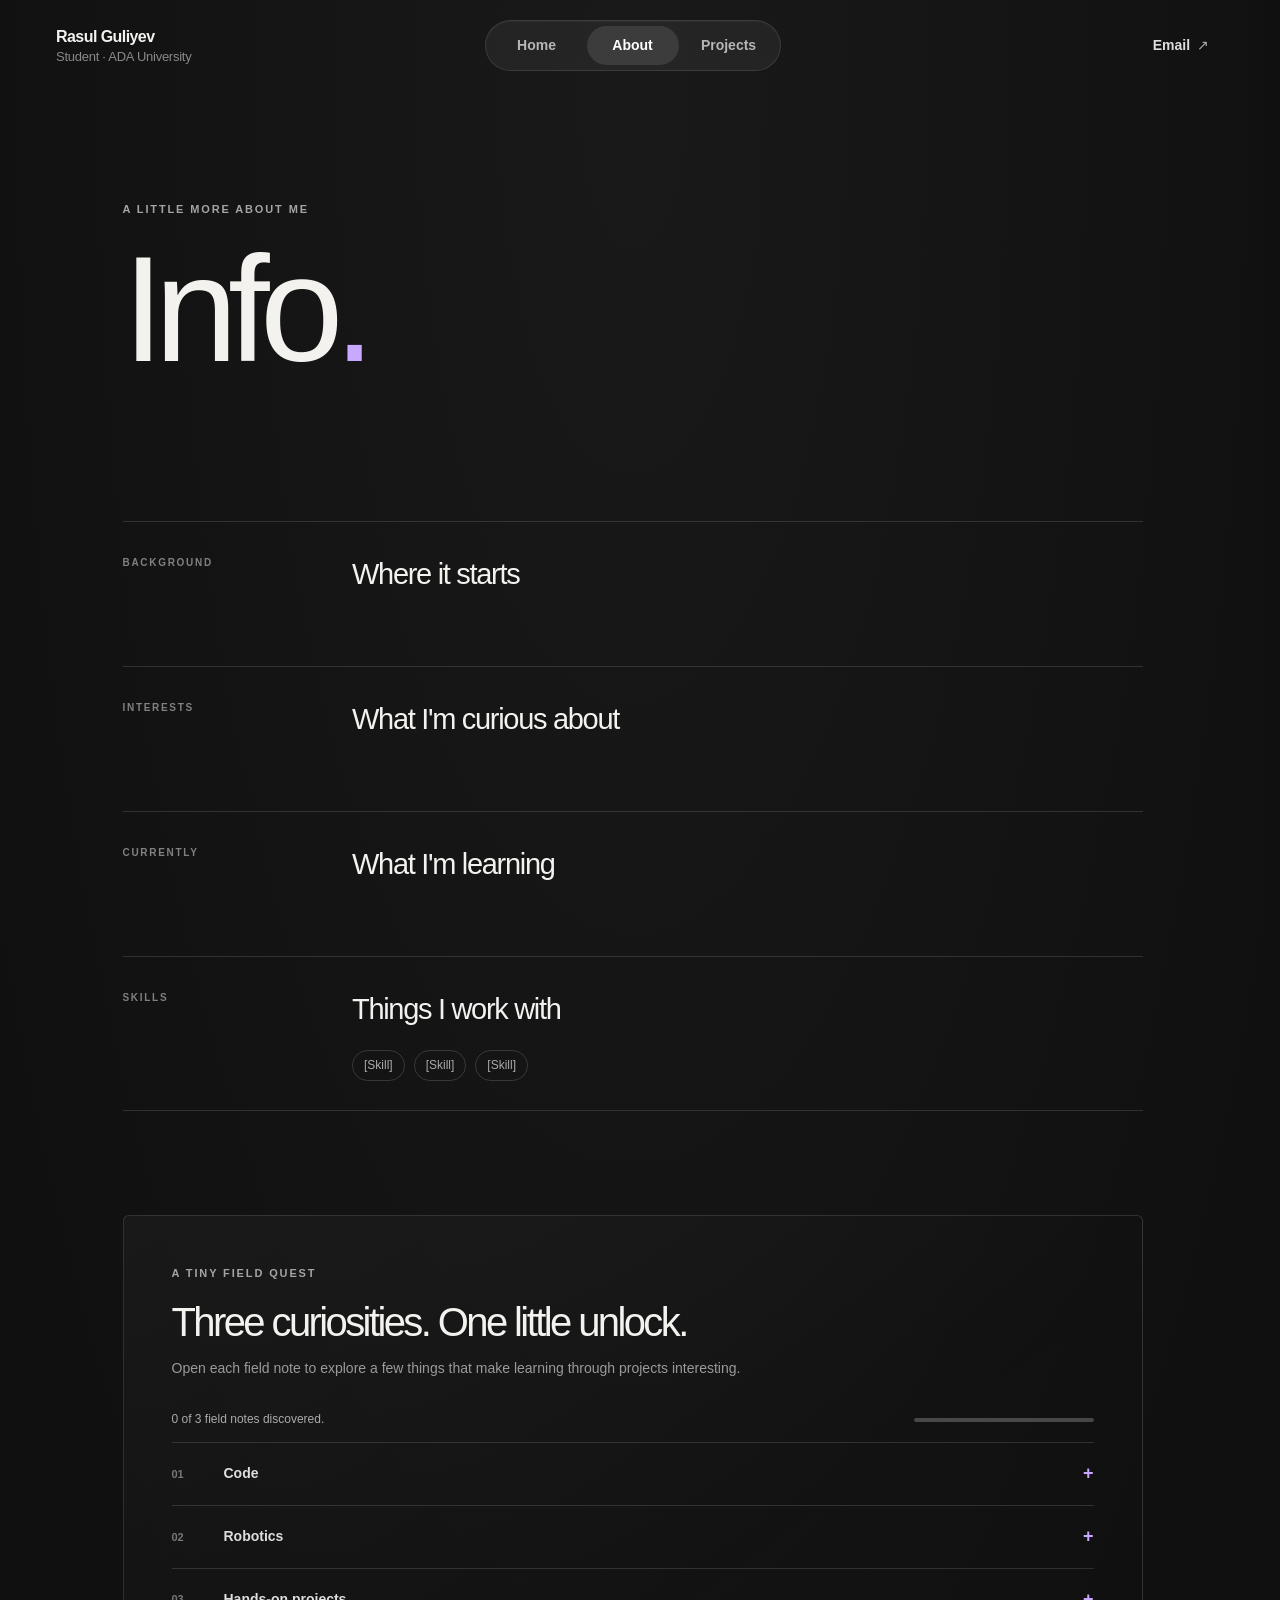
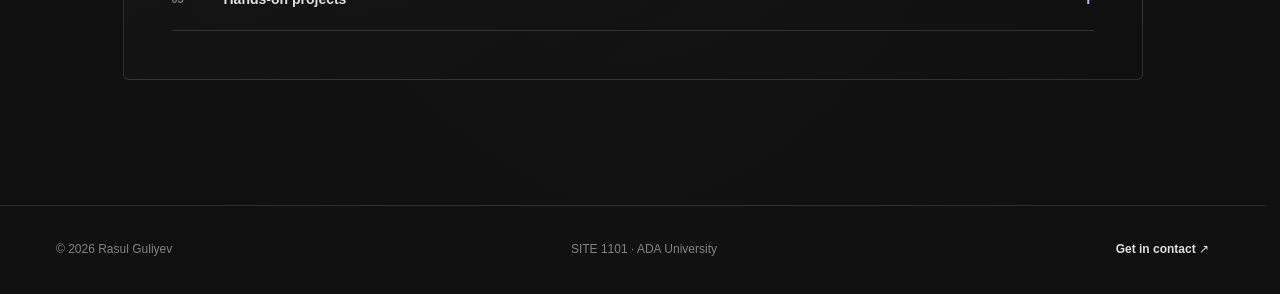
==== about.html @ 1887ef72 "first commit" ====
<!DOCTYPE html>
<html lang="en">
<head>
  <meta charset="UTF-8">
  <meta name="viewport" content="width=device-width, initial-scale=1.0">
  <title>About | Rasul Guliyev</title>
  <link rel="stylesheet" href="style.css">
  <script src="script.js" defer></script>
</head>
<body class="info-page">

  <header class="site-header">
    <a class="brand" href="index.html">
      <span class="brand-name">Rasul Guliyev</span>
      <span class="brand-role">Student · ADA University</span>
    </a>
    <nav class="site-nav" aria-label="Main navigation">
      <span class="nav-pill" aria-hidden="true"></span>
      <a class="nav-link" href="index.html#intro">Home</a>
      <a class="nav-link active" href="about.html#about-intro" aria-current="page">About</a>
      <a class="nav-link" href="projects.html#projects-intro">Projects</a>
    </nav>
    <div class="header-links">
      <a class="github-link" href="https://github.com/Raasull/rguliyev" aria-label="GitHub repository" target="_blank" rel="noopener noreferrer">
        <img src="images/github.png" alt="">
      </a>
      <a class="email-link" href="mailto:guliyevrasul77@gmail.com">Email <span aria-hidden="true">↗</span></a>
    </div>
  </header>

  <main class="page-shell info-shell">
    <section id="about-intro" class="page-heading" data-reveal>
      <p class="eyebrow">A little more about me</p>
      <h1>Info<span class="heading-period">.</span></h1>
      <p class="info-intro"><!-- Introduce yourself in your own words. Share your background, interests, and what you hope to learn. --></p>
    </section>

    <section class="info-layout">
      <div class="info-label">
        <p class="eyebrow">Background</p>
      </div>
      <article class="info-copy" id="background" data-reveal>
        <h2>Where it starts</h2>
        <p><!-- Share your education, qualifications, and experiences. --></p>
      </article>
      <div class="info-label">
        <p class="eyebrow">Interests</p>
      </div>
      <article class="info-copy" id="interests" data-reveal>
        <h2>What I'm curious about</h2>
        <p><!-- Describe activities and topics you enjoy, in or outside your courses. --></p>
      </article>
      <div class="info-label">
        <p class="eyebrow">Currently</p>
      </div>
      <article class="info-copy" id="learning-and-goals" data-reveal>
        <h2>What I'm learning</h2>
        <p><!-- Share what you're learning and what you'd like to explore next. --></p>
      </article>
      <div class="info-label">
        <p class="eyebrow">Skills</p>
      </div>
      <article class="info-copy" id="skills" data-reveal>
        <h2>Things I work with</h2>
        <ul class="skill-list">
          <li>[Skill]</li>
          <li>[Skill]</li>
          <li>[Skill]</li>
        </ul>
      </article>
    </section>

    <section class="curiosity-quest" data-quest data-reveal aria-labelledby="quest-title">
      <div class="quest-heading">
        <p class="eyebrow">A tiny field quest</p>
        <h2 id="quest-title">Three curiosities. One little unlock.</h2>
        <p>Open each field note to explore a few things that make learning through projects interesting.</p>
      </div>
      <div class="quest-progress">
        <p data-quest-status aria-live="polite">0 of 3 field notes discovered.</p>
        <progress data-quest-progress max="3" value="0" aria-label="Field notes discovered">0 of 3</progress>
      </div>
      <div class="quest-list">
        <details class="quest-item" data-quest-item>
          <summary><span class="quest-index">01</span><span>Code</span><span class="quest-toggle" aria-hidden="true"></span></summary>
          <p>Break a big question into small steps, then use code to test an idea and make it real.</p>
        </details>
        <details class="quest-item" data-quest-item>
          <summary><span class="quest-index">02</span><span>Robotics</span><span class="quest-toggle" aria-hidden="true"></span></summary>
          <p>Connect software with the physical world and learn from what happens when the two meet.</p>
        </details>
        <details class="quest-item" data-quest-item>
          <summary><span class="quest-index">03</span><span>Hands-on projects</span><span class="quest-toggle" aria-hidden="true"></span></summary>
          <p>Turn curiosity into something you can build, try, improve, and share.</p>
        </details>
      </div>
      <p class="quest-complete" data-quest-complete hidden>Curiosity explorer unlocked. Thanks for exploring.</p>
    </section>
  </main>

  <footer class="site-footer">
    <div class="footer-inner">
      <span>&copy; 2026 Rasul Guliyev</span>
      <span>SITE 1101 · ADA University</span>
      <a class="contact-link" href="mailto:guliyevrasul77@gmail.com">Get in contact ↗</a>
    </div>
  </footer>

</body>
</html>
---- style.css ----
:root {
  color-scheme: dark;
  --background: #101010;
  --surface: #151515;
  --surface-raised: #1b1b1b;
  --text: #f3f2ef;
  --muted: #898989;
  --line: rgba(255, 255, 255, 0.13);
  --accent: #c8a9ff;
  --page-width: 1440px;
}

* {
  box-sizing: border-box;
}

html {
  scroll-behavior: smooth;
  scroll-padding-top: 92px;
}

html,
body {
  scrollbar-gutter: stable;
}

html {
  overflow-x: hidden;
}

body {
  overflow-x: clip;
  min-width: 320px;
  margin: 0;
  background:
    radial-gradient(ellipse at 50% 5%, rgba(87, 87, 87, 0.13), transparent 46rem),
    var(--background);
  color: var(--text);
  font-family: Arial, Helvetica, sans-serif;
  font-size: 15px;
  line-height: 1.65;
  -webkit-font-smoothing: antialiased;
}

a,
button,
.nav-link {
  outline: none;
  -webkit-tap-highlight-color: transparent;
}

a {
  color: inherit;
}

.site-header {
  position: sticky;
  top: 0;
  z-index: 20;
  width: 100%;
  min-height: 92px;
  display: grid;
  grid-template-columns: 1fr auto 1fr;
  align-items: center;
  gap: 32px;
  padding-inline: max(56px, calc((100% - var(--page-width)) / 2));
  border-bottom: 1px solid transparent;
  background: transparent;
  backdrop-filter: blur(0);
  transition: background-color 240ms ease, border-color 240ms ease, box-shadow 240ms ease, backdrop-filter 240ms ease;
}

.site-header.is-scrolled {
  border-bottom-color: var(--line);
  background: rgba(16, 16, 16, 0.82);
  backdrop-filter: blur(16px);
  box-shadow: 0 8px 24px rgba(0, 0, 0, 0.12);
}

.brand {
  width: fit-content;
  display: grid;
  color: var(--text);
  line-height: 1.35;
  text-decoration: none;
}

.brand-name {
  font-size: 16px;
  font-weight: 650;
  letter-spacing: -0.035em;
}

.brand-role {
  color: var(--muted);
  font-size: 13px;
  letter-spacing: -0.02em;
}

.site-nav {
  position: relative;
  display: flex;
  align-items: center;
  gap: 4px;
  padding: 5px;
  border: 1px solid rgba(255, 255, 255, 0.1);
  border-radius: 999px;
  background: rgba(255, 255, 255, 0.055);
  box-shadow: inset 0 1px 0 rgba(255, 255, 255, 0.045);
}

.nav-pill {
  position: absolute;
  z-index: 1;
  top: 5px;
  left: 0;
  bottom: 5px;
  width: 0;
  border-radius: 999px;
  background: rgba(255, 255, 255, 0.1);
  opacity: 0;
  pointer-events: none;
  transform: translateX(0);
  transition: transform 0.3s ease, width 0.3s ease, opacity 0.2s ease;
}

.site-nav.is-ready .nav-pill {
  opacity: 1;
}

.site-nav .nav-link {
  position: relative;
  z-index: 2;
  min-width: 92px;
  padding: 8px 18px;
  border-radius: 999px;
  outline: none;
  background: transparent;
  color: #b6b6b6;
  font-size: 14px;
  font-weight: 600;
  text-align: center;
  text-decoration: none;
  transition: color 0.3s ease;
}

.site-nav .nav-link::after {
  position: absolute;
  right: 50%;
  bottom: 5px;
  left: 50%;
  height: 1px;
  background: var(--accent);
  content: "";
  opacity: 0;
  transform: translateX(-50%) scaleX(0);
  transform-origin: center;
  transition: opacity 180ms ease, transform 180ms ease;
}

.site-nav .nav-link:hover,
.site-nav .nav-link:focus,
.site-nav .nav-link.active,
.site-nav .nav-link[aria-current="page"] {
  color: #fff;
}

.site-nav .nav-link:hover::after,
.site-nav .nav-link:focus-visible::after,
.site-nav .nav-link.active::after,
.site-nav .nav-link[aria-current="page"]::after {
  opacity: 1;
  transform: translateX(-50%) scaleX(1);
}

.header-links {
  display: flex;
  align-items: center;
  justify-content: flex-end;
  gap: 16px;
}

.header-links a,
.footer-inner a {
  position: relative;
  color: #dedede;
  font-size: 14px;
  font-weight: 550;
  text-decoration: none;
  transition: color 0.3s ease;
}

.header-links a:hover,
.footer-inner a:hover {
  color: #fff;
}

.header-links .email-link::after,
.footer-inner .contact-link::after {
  position: absolute;
  right: 0;
  bottom: -3px;
  left: 0;
  height: 1px;
  background: currentColor;
  content: "";
  transform: scaleX(0);
  transform-origin: left;
  transition: transform 0.3s ease;
}

.header-links .email-link:hover::after,
.footer-inner .contact-link:hover::after {
  transform: scaleX(1);
}

.header-links a span {
  display: inline-block;
  margin-left: 3px;
  color: #aaa;
}

.header-links .github-link {
  width: 24px;
  height: 24px;
  flex: 0 0 24px;
  display: flex;
  align-items: center;
  justify-content: center;
  border: 0;
  border-radius: 0;
  outline: none;
  background: transparent;
  box-shadow: none;
  color: #dedede;
  padding: 0;
}

.github-link img {
  display: block;
  width: 24px;
  height: auto;
  object-fit: contain;
  filter: brightness(0) invert(1);
  opacity: 0.78;
  transition: opacity 0.3s ease;
}

.github-link:hover img {
  opacity: 1;
}

.page-shell {
  width: min(var(--page-width), calc(100% - 112px));
  margin: 0 auto;
}

.home-shell {
  padding-top: 72px;
}

.hero-window {
  position: relative;
  min-height: min(670px, calc(100vh - 190px));
  overflow: hidden;
  border: 1px solid rgba(255, 255, 255, 0.23);
  border-radius: 27px 27px 3px 3px;
  background:
    radial-gradient(ellipse at 57% 47%, rgba(80, 80, 80, 0.27), transparent 48%),
    linear-gradient(150deg, #1d1d1d, #101010 66%);
  box-shadow:
    0 0 0 7px rgba(255, 255, 255, 0.025),
    0 30px 100px rgba(0, 0, 0, 0.3),
    inset 0 1px 0 rgba(255, 255, 255, 0.08);
}

.window-bar {
  height: 50px;
  display: flex;
  align-items: center;
  gap: 10px;
  padding: 0 24px;
  border-bottom: 1px solid rgba(255, 255, 255, 0.2);
  background: linear-gradient(100deg, #454545, #282828 44%, #393939);
}

.window-dot {
  width: 10px;
  height: 10px;
  border-radius: 50%;
  box-shadow: 0 0 12px currentColor;
}

.dot-red {
  background: #fa625b;
  color: rgba(250, 98, 91, 0.4);
}

.dot-yellow {
  background: #f5c34e;
  color: rgba(245, 195, 78, 0.4);
}

.dot-green {
  background: #48c567;
  color: rgba(72, 197, 103, 0.4);
}

.window-mark {
  margin-left: auto;
  color: rgba(255, 255, 255, 0.47);
  font-size: 25px;
  font-weight: 200;
  line-height: 1;
}

.hero-content {
  min-height: 530px;
  display: flex;
  flex-direction: column;
  justify-content: center;
  padding: 64px clamp(36px, 7vw, 92px) 82px;
}

.eyebrow {
  margin: 0 0 18px;
  color: #a4a4a4;
  font-size: 11px;
  font-weight: 650;
  letter-spacing: 0.17em;
  text-transform: uppercase;
}

.hero-title-wrap {
  max-width: 1040px;
}

h1,
h2,
p {
  margin-top: 0;
}

h1,
h2 {
  letter-spacing: -0.065em;
}

.hero-content h1 {
  margin-bottom: 48px;
  font-size: clamp(58px, 9.4vw, 132px);
  font-weight: 500;
  line-height: 0.99;
}

.hero-content h1 span,
.muted-title {
  color: #8e8e8e;
}

.hero-summary {
  align-self: flex-end;
  margin: 0 5% 0 0;
  color: #e7e7e7;
  font-size: clamp(16px, 2vw, 23px);
  font-weight: 520;
  letter-spacing: -0.04em;
  line-height: 1.45;
}

.scroll-cue {
  position: absolute;
  bottom: 20px;
  left: 50%;
  color: #aaa;
  font-size: 29px;
  line-height: 1;
  text-decoration: none;
  transform: translateX(-50%);
  transition: color 160ms ease, transform 160ms ease;
}

.scroll-cue:hover {
  color: #fff;
  transform: translate(-50%, 3px);
}

.work-section {
  padding: 120px 0 112px;
}

.section-heading {
  display: flex;
  align-items: baseline;
  justify-content: space-between;
  gap: 20px;
  margin-bottom: 30px;
}

.section-heading .eyebrow {
  margin: 0;
}

.section-heading .eyebrow span {
  margin-left: 10px;
  color: #686868;
}

.text-link {
  color: #d7d7d7;
  font-size: 13px;
  text-decoration: none;
  transition: color 180ms ease, transform 180ms ease;
}

.text-link:hover {
  color: var(--accent);
  transform: translateY(-1px);
}

.work-list {
  display: grid;
  grid-template-columns: repeat(2, minmax(0, 1fr));
  gap: 40px 22px;
}

.work-card {
  min-width: 0;
  color: var(--text);
  text-decoration: none;
  transition: transform 240ms cubic-bezier(0.2, 0.7, 0.2, 1);
}

.work-card:hover,
.work-card:focus-visible {
  transform: translate3d(0, -4px, 0);
}

.work-image {
  min-height: 300px;
  display: grid;
  overflow: hidden;
  place-items: center;
  border: 1px solid rgba(255, 255, 255, 0.12);
  border-radius: 5px;
  transition: border-color 220ms ease;
}

.work-card:hover .work-image,
.work-card:focus-visible .work-image {
  border-color: rgba(255, 255, 255, 0.34);
}

.work-one .work-image {
  background:
    radial-gradient(ellipse at 50% 55%, rgba(198, 161, 255, 0.2), transparent 44%),
    linear-gradient(135deg, #28252f, #17171a 70%);
}

.work-two .work-image {
  background:
    radial-gradient(ellipse at 55% 40%, rgba(255, 182, 105, 0.18), transparent 40%),
    linear-gradient(135deg, #30251f, #191715 70%);
}

.work-three .work-image {
  background:
    radial-gradient(ellipse at 48% 55%, rgba(112, 201, 188, 0.18), transparent 43%),
    linear-gradient(135deg, #1e2c2a, #141817 70%);
}

.work-art {
  color: rgba(255, 255, 255, 0.84);
  font-weight: 700;
  transition: transform 300ms ease;
}

.work-card:hover .work-art,
.work-card:focus-visible .work-art {
  transform: scale(1.05);
}

.art-one {
  font-size: clamp(100px, 18vw, 225px);
  letter-spacing: -0.12em;
  line-height: 1;
}

.art-two {
  font-family: "Courier New", monospace;
  font-size: clamp(68px, 11vw, 136px);
  letter-spacing: -0.11em;
}

.art-three {
  font-family: Georgia, "Times New Roman", serif;
  font-size: clamp(110px, 19vw, 230px);
  font-style: italic;
}

.work-caption {
  display: flex;
  align-items: center;
  justify-content: space-between;
  gap: 16px;
  padding: 16px 2px 0;
}

.work-caption > span:first-child {
  display: grid;
  gap: 3px;
}

.work-caption strong {
  font-size: 15px;
  font-weight: 550;
  letter-spacing: -0.025em;
}

.work-caption small {
  color: var(--muted);
  font-size: 12px;
}

.work-arrow {
  color: #888;
  font-size: 19px;
  transition: color 160ms ease, transform 160ms ease;
}

.work-card:hover .work-arrow,
.work-card:focus-visible .work-arrow {
  color: #fff;
  transform: translate(2px, -2px);
}

.site-footer {
  border-top: 1px solid var(--line);
}

.footer-inner {
  width: min(var(--page-width), calc(100% - 112px));
  min-height: 88px;
  display: flex;
  align-items: center;
  justify-content: space-between;
  gap: 20px;
  margin: 0 auto;
  color: #828282;
  font-size: 12px;
}

.footer-inner a {
  font-size: 12px;
}

.projects-shell,
.info-shell {
  padding-top: clamp(80px, 12vh, 150px);
  padding-bottom: 125px;
}

.page-heading {
  max-width: 950px;
  margin-bottom: 88px;
}

.page-heading h1 {
  margin: 0 0 22px;
  font-size: clamp(64px, 10vw, 132px);
  font-weight: 500;
  line-height: 0.98;
}

.page-heading > p:last-child {
  max-width: 540px;
  margin: 0;
  color: #aaa;
  font-size: 17px;
}

.project-list {
  display: grid;
  gap: 0;
}

.project-row {
  display: grid;
  grid-template-columns: minmax(0, 1.1fr) minmax(280px, 0.9fr);
  align-items: center;
  gap: clamp(40px, 8vw, 120px);
  padding: 34px 0;
  border-top: 1px solid var(--line);
  scroll-margin-top: 30px;
}

.project-row:last-child {
  border-bottom: 1px solid var(--line);
}

.project-visual {
  position: relative;
  min-height: clamp(250px, 37vw, 430px);
  display: flex;
  align-items: center;
  justify-content: center;
  overflow: hidden;
  border: 1px solid rgba(255, 255, 255, 0.11);
  transition: transform 240ms ease, border-color 240ms ease, box-shadow 240ms ease;
}

.project-row:hover .project-visual {
  transform: translate3d(0, -3px, 0);
  border-color: rgba(255, 255, 255, 0.24);
  box-shadow: 0 16px 40px rgba(0, 0, 0, 0.18);
}

.visual-one {
  background:
    radial-gradient(ellipse at 50% 45%, rgba(180, 145, 255, 0.24), transparent 44%),
    linear-gradient(145deg, #29262f, #171719 70%);
}

.visual-two {
  background:
    radial-gradient(ellipse at 54% 40%, rgba(255, 170, 91, 0.2), transparent 43%),
    linear-gradient(145deg, #30251f, #171615 70%);
}

.visual-three {
  background:
    radial-gradient(ellipse at 52% 46%, rgba(108, 200, 185, 0.2), transparent 43%),
    linear-gradient(145deg, #1f2c29, #151817 70%);
}

.visual-label,
.visual-caption {
  position: absolute;
  left: 20px;
  color: rgba(255, 255, 255, 0.58);
  font-size: 10px;
  letter-spacing: 0.14em;
  text-transform: uppercase;
}

.visual-label {
  top: 18px;
}

.visual-caption {
  bottom: 16px;
  font-size: 9px;
  letter-spacing: 0.09em;
}

.visual-mark {
  color: rgba(255, 255, 255, 0.83);
  font-size: clamp(110px, 17vw, 220px);
  font-weight: 650;
  letter-spacing: -0.12em;
  line-height: 1;
}

.code-mark {
  font-family: "Courier New", monospace;
  font-size: clamp(72px, 11vw, 145px);
  letter-spacing: -0.12em;
}

.robot-mark {
  font-family: Georgia, "Times New Roman", serif;
  font-size: clamp(130px, 20vw, 245px);
  font-style: italic;
}

.project-copy .eyebrow {
  margin-bottom: 19px;
}

.project-copy h2 {
  margin: 0 0 17px;
  font-size: clamp(32px, 4vw, 52px);
  font-weight: 500;
  line-height: 1.08;
}

.project-copy > p:not(.eyebrow) {
  min-height: 48px;
  margin: 0;
  color: #a4a4a4;
  font-size: 15px;
}

.project-meta {
  display: inline-block;
  margin-top: 24px;
  color: #737373;
  font-size: 10px;
  font-weight: 600;
  letter-spacing: 0.12em;
}

.info-shell {
  max-width: 1020px;
}

.info-shell .page-heading {
  margin-bottom: 88px;
}

.info-shell .page-heading h1 {
  font-size: clamp(80px, 12vw, 150px);
}

.heading-period {
  color: var(--accent);
}

.info-shell .page-heading .info-intro {
  max-width: 600px;
  min-height: 28px;
  color: #aaa;
  font-size: 18px;
}

.info-layout {
  display: grid;
  grid-template-columns: minmax(130px, 0.45fr) minmax(0, 1.55fr);
  border-top: 1px solid var(--line);
}

.info-label,
.info-copy {
  padding: 29px 0;
  border-bottom: 1px solid var(--line);
}

.info-label .eyebrow {
  margin: 4px 0 0;
  color: #818181;
  font-size: 10px;
}

.info-copy h2 {
  margin: 0 0 12px;
  font-size: clamp(21px, 3vw, 29px);
  font-weight: 500;
  letter-spacing: -0.045em;
}

.info-copy > p {
  min-height: 26px;
  margin: 0;
  color: #9a9a9a;
  font-size: 14px;
}

.skill-list {
  display: flex;
  flex-wrap: wrap;
  gap: 9px;
  margin: 16px 0 0;
  padding: 0;
  list-style: none;
}

.skill-list li {
  padding: 5px 11px;
  border: 1px solid rgba(255, 255, 255, 0.15);
  border-radius: 999px;
  color: #aaa;
  font-size: 12px;
}

.curiosity-quest {
  margin-top: 104px;
  padding: clamp(24px, 5vw, 48px);
  border: 1px solid var(--line);
  border-radius: 6px;
  background: linear-gradient(145deg, rgba(255, 255, 255, 0.035), transparent 70%);
}

.quest-heading {
  max-width: 590px;
}

.quest-heading h2 {
  margin: 0 0 12px;
  font-size: clamp(27px, 4vw, 40px);
  font-weight: 500;
  line-height: 1.12;
}

.quest-heading > p:last-child {
  margin: 0;
  color: #9a9a9a;
  font-size: 14px;
}

.quest-progress {
  display: grid;
  grid-template-columns: 1fr minmax(100px, 180px);
  align-items: center;
  gap: 20px;
  margin: 30px 0 12px;
}

.quest-progress p {
  margin: 0;
  color: #aaa;
  font-size: 12px;
}

.quest-progress progress {
  width: 100%;
  height: 4px;
  overflow: hidden;
  border: 0;
  border-radius: 999px;
  background: rgba(255, 255, 255, 0.12);
  accent-color: var(--accent);
}

.quest-progress progress::-webkit-progress-bar {
  border-radius: 999px;
  background: rgba(255, 255, 255, 0.12);
}

.quest-progress progress::-webkit-progress-value {
  border-radius: 999px;
  background: var(--accent);
  transition: width 240ms ease;
}

.quest-progress progress::-moz-progress-bar {
  border-radius: 999px;
  background: var(--accent);
}

.quest-item {
  border-top: 1px solid var(--line);
}

.quest-item:last-child {
  border-bottom: 1px solid var(--line);
}

.quest-item summary {
  display: grid;
  grid-template-columns: 42px 1fr 24px;
  align-items: center;
  gap: 10px;
  padding: 16px 0;
  color: #dedede;
  cursor: pointer;
  font-size: 14px;
  font-weight: 550;
  list-style: none;
  transition: color 180ms ease, transform 180ms ease;
}

.quest-item summary:hover {
  color: #fff;
  transform: translate3d(2px, 0, 0);
}

.quest-item summary::-webkit-details-marker {
  display: none;
}

.quest-item summary:focus-visible {
  outline: 2px solid var(--accent);
  outline-offset: 4px;
}

.quest-index {
  color: #777;
  font-size: 11px;
  font-variant-numeric: tabular-nums;
}

.quest-toggle {
  color: var(--accent);
  font-size: 18px;
  text-align: right;
}

.quest-toggle::before {
  content: "+";
}

.quest-item[open] .quest-toggle::before {
  content: "−";
}

.quest-item > p {
  max-width: 560px;
  margin: -3px 42px 17px;
  color: #999;
  font-size: 13px;
}

.quest-complete {
  margin: 18px 0 0;
  color: var(--accent);
  font-size: 13px;
}

[data-reveal] {
  opacity: 1;
  transform: none;
}

.reveal-ready [data-reveal]:not(.is-visible) {
  opacity: 0;
  transform: translateY(-20px);
}

.reveal-ready [data-reveal] {
  transition:
    opacity 0.8s cubic-bezier(0.25, 0.46, 0.45, 0.94) var(--reveal-delay, 0ms),
    transform 0.8s cubic-bezier(0.25, 0.46, 0.45, 0.94) var(--reveal-delay, 0ms);
}

.reveal-ready [data-reveal].is-visible {
  opacity: 1;
  transform: translateY(0);
}

@media (min-width: 1600px) {
  .hero-content h1 {
    font-size: 138px;
  }
}

@media (max-width: 760px) {
  html {
    scroll-padding-top: 130px;
  }

  .page-shell,
  .footer-inner {
    width: calc(100% - 48px);
  }

  .site-header {
    grid-template-columns: 1fr auto;
    gap: 18px;
    padding: 18px 24px;
  }

  .site-nav {
    grid-column: 2;
    grid-row: 1;
  }

  .header-links {
    grid-column: 1 / -1;
    justify-content: flex-start;
    gap: 20px;
  }

  .home-shell {
    padding-top: 34px;
  }

  .hero-window {
    min-height: 570px;
  }

  .hero-content {
    min-height: 510px;
    padding: 48px 36px 68px;
  }

  .hero-content h1 {
    font-size: clamp(58px, 11vw, 86px);
  }

  .work-section {
    padding: 90px 0 80px;
  }

  .work-list {
    gap: 30px 16px;
  }

  .work-image {
    min-height: 230px;
  }

  .project-row {
    grid-template-columns: minmax(0, 1fr) minmax(220px, 0.85fr);
    gap: 32px;
  }

  .project-visual {
    min-height: 260px;
  }
}

@media (max-width: 540px) {
  html {
    scroll-padding-top: 180px;
  }

  .page-shell,
  .footer-inner {
    width: calc(100% - 36px);
  }

  .site-header {
    grid-template-columns: 1fr;
    gap: 15px;
    padding: 18px;
  }

  .brand {
    grid-row: 1;
  }

  .site-nav {
    grid-column: 1;
    grid-row: 2;
    justify-self: start;
  }

  .header-links {
    grid-column: 1;
    grid-row: 3;
    font-size: 13px;
  }

  .site-nav .nav-link {
    min-width: 76px;
    padding: 7px 12px;
  }

  .home-shell {
    padding-top: 28px;
  }

  .hero-window {
    min-height: 510px;
    border-radius: 19px 19px 3px 3px;
  }

  .window-bar {
    height: 42px;
    gap: 8px;
    padding: 0 16px;
  }

  .window-dot {
    width: 8px;
    height: 8px;
  }

  .hero-content {
    min-height: 450px;
    padding: 42px 22px 65px;
  }

  .hero-content h1 {
    margin-bottom: 40px;
    font-size: clamp(52px, 13vw, 70px);
  }

  .hero-summary {
    align-self: flex-start;
    margin: 0;
    font-size: 16px;
  }

  .work-section {
    padding: 76px 0 64px;
  }

  .section-heading {
    align-items: flex-start;
    flex-direction: column;
    gap: 11px;
  }

  .work-list {
    grid-template-columns: 1fr;
    gap: 27px;
  }

  .work-image {
    min-height: 255px;
  }

  .art-one {
    font-size: 190px;
  }

  .art-two {
    font-size: 112px;
  }

  .art-three {
    font-size: 195px;
  }

  .footer-inner {
    align-items: flex-start;
    flex-direction: column;
    justify-content: center;
    gap: 6px;
    padding: 22px 0;
  }

  .projects-shell,
  .info-shell {
    padding-top: 72px;
    padding-bottom: 76px;
  }

  .page-heading {
    margin-bottom: 58px;
  }

  .page-heading h1 {
    font-size: clamp(54px, 14vw, 76px);
  }

  .page-heading > p:last-child {
    font-size: 15px;
  }

  .project-row {
    grid-template-columns: 1fr;
    gap: 24px;
    padding: 25px 0;
  }

  .project-visual {
    min-height: 280px;
  }

  .visual-mark {
    font-size: 170px;
  }

  .code-mark {
    font-size: 105px;
  }

  .robot-mark {
    font-size: 190px;
  }

  .project-copy h2 {
    font-size: 38px;
  }

  .project-meta {
    margin-top: 18px;
  }

  .info-shell .page-heading {
    margin-bottom: 58px;
  }

  .info-shell .page-heading h1 {
    font-size: 88px;
  }

  .info-shell .page-heading .info-intro {
    font-size: 15px;
  }

  .info-layout {
    grid-template-columns: 1fr;
  }

  .info-label {
    padding: 25px 0 0;
    border-bottom: 0;
  }

  .info-copy {
    padding: 9px 0 26px;
  }

  .curiosity-quest {
    margin-top: 72px;
    padding: 24px 20px;
  }

  .quest-progress {
    grid-template-columns: 1fr;
    gap: 9px;
    margin-top: 24px;
  }

  .quest-item summary {
    grid-template-columns: 34px 1fr 20px;
  }

  .quest-item > p {
    margin-left: 34px;
  }
}

@media (prefers-reduced-motion: reduce) {
  html {
    scroll-behavior: auto;
  }

  *,
  *::before,
  *::after {
    transition-duration: 0.01ms !important;
  }
}
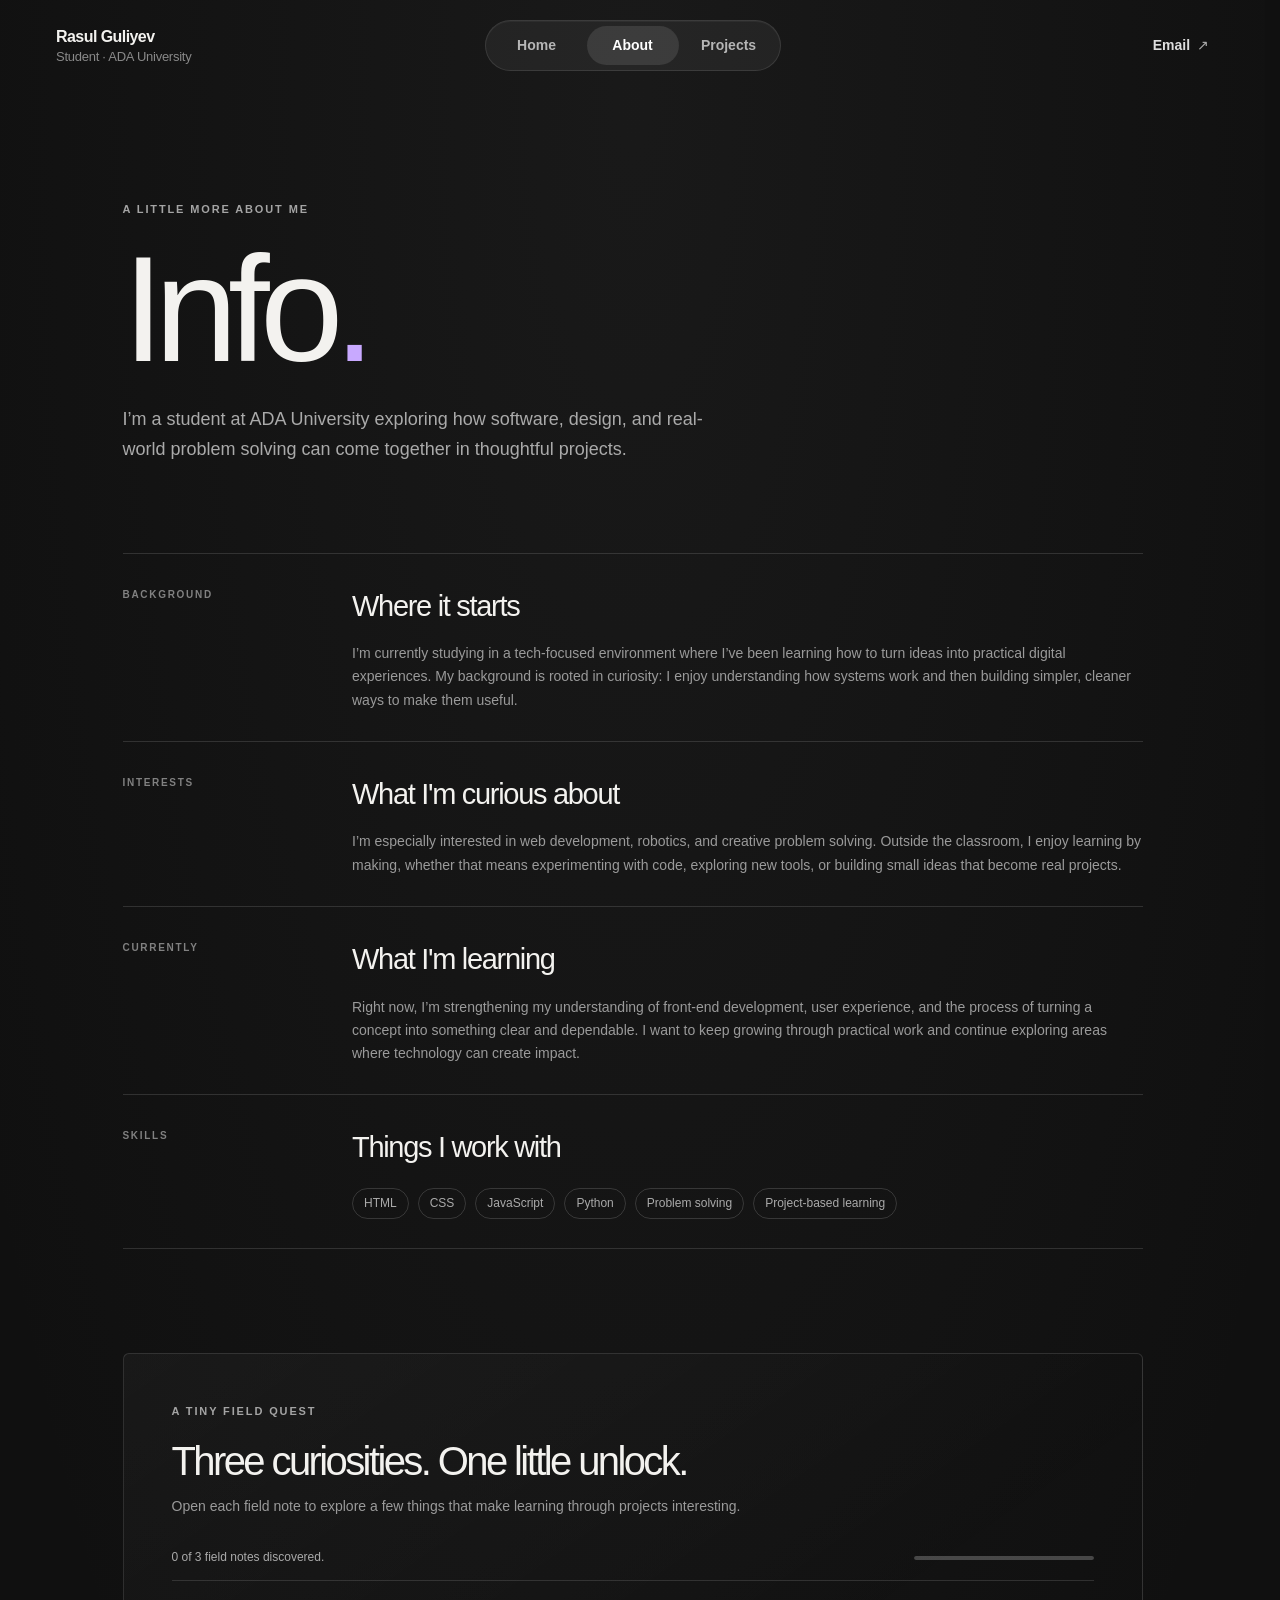
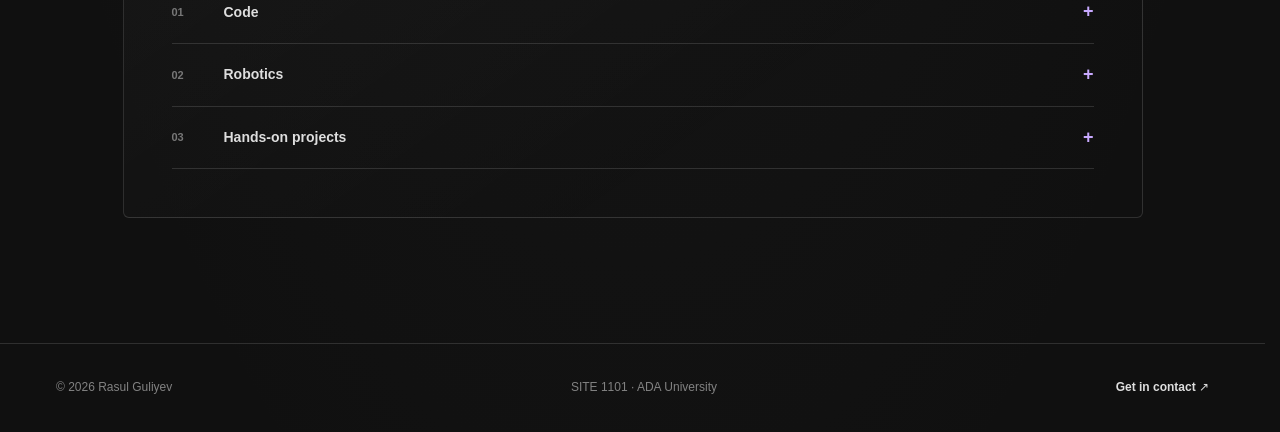
==== commit 4d95475e: "test" ====
--- a/about.html
+++ b/about.html
@@ -32,7 +32,7 @@
     <section id="about-intro" class="page-heading" data-reveal>
       <p class="eyebrow">A little more about me</p>
       <h1>Info<span class="heading-period">.</span></h1>
-      <p class="info-intro"><!-- Introduce yourself in your own words. Share your background, interests, and what you hope to learn. --></p>
+      <p class="info-intro">I’m a student at ADA University exploring how software, design, and real-world problem solving can come together in thoughtful projects.</p>
     </section>
 
     <section class="info-layout">
@@ -41,21 +41,21 @@
       </div>
       <article class="info-copy" id="background" data-reveal>
         <h2>Where it starts</h2>
-        <p><!-- Share your education, qualifications, and experiences. --></p>
+        <p>I’m currently studying in a tech-focused environment where I’ve been learning how to turn ideas into practical digital experiences. My background is rooted in curiosity: I enjoy understanding how systems work and then building simpler, cleaner ways to make them useful.</p>
       </article>
       <div class="info-label">
         <p class="eyebrow">Interests</p>
       </div>
       <article class="info-copy" id="interests" data-reveal>
         <h2>What I'm curious about</h2>
-        <p><!-- Describe activities and topics you enjoy, in or outside your courses. --></p>
+        <p>I’m especially interested in web development, robotics, and creative problem solving. Outside the classroom, I enjoy learning by making, whether that means experimenting with code, exploring new tools, or building small ideas that become real projects.</p>
       </article>
       <div class="info-label">
         <p class="eyebrow">Currently</p>
       </div>
       <article class="info-copy" id="learning-and-goals" data-reveal>
         <h2>What I'm learning</h2>
-        <p><!-- Share what you're learning and what you'd like to explore next. --></p>
+        <p>Right now, I’m strengthening my understanding of front-end development, user experience, and the process of turning a concept into something clear and dependable. I want to keep growing through practical work and continue exploring areas where technology can create impact.</p>
       </article>
       <div class="info-label">
         <p class="eyebrow">Skills</p>
@@ -63,9 +63,12 @@
       <article class="info-copy" id="skills" data-reveal>
         <h2>Things I work with</h2>
         <ul class="skill-list">
-          <li>[Skill]</li>
-          <li>[Skill]</li>
-          <li>[Skill]</li>
+          <li>HTML</li>
+          <li>CSS</li>
+          <li>JavaScript</li>
+          <li>Python</li>
+          <li>Problem solving</li>
+          <li>Project-based learning</li>
         </ul>
       </article>
     </section>
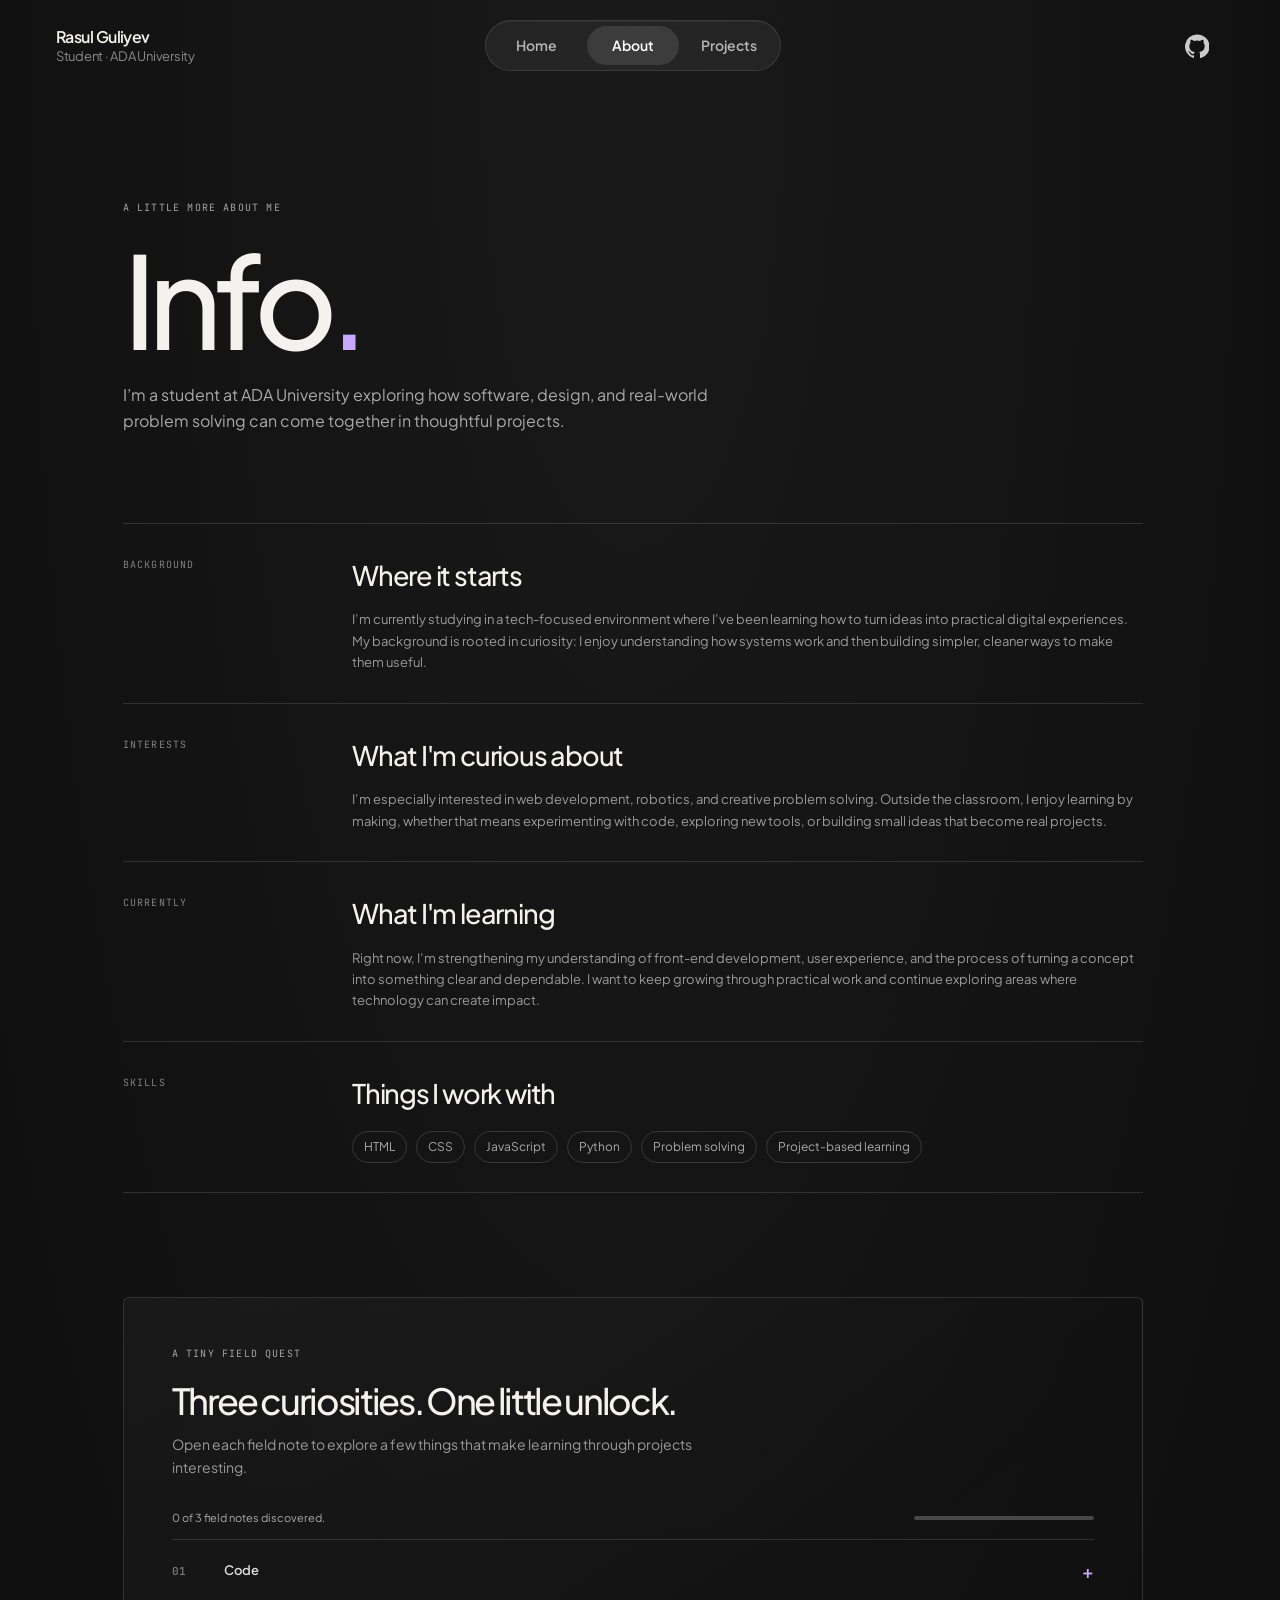
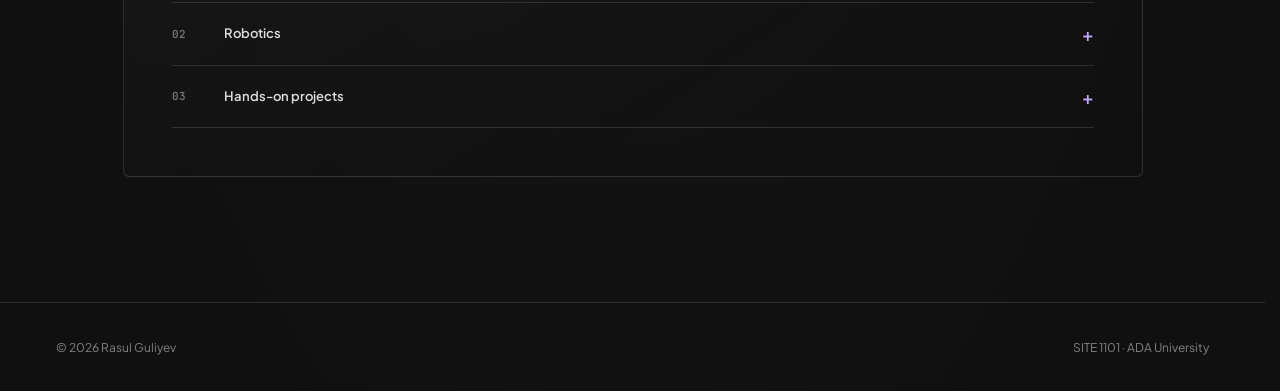
==== commit 4b95c592: "made sopme changes in style, fonts and etc." ====
--- a/about.html
+++ b/about.html
@@ -4,8 +4,11 @@
   <meta charset="UTF-8">
   <meta name="viewport" content="width=device-width, initial-scale=1.0">
   <title>About | Rasul Guliyev</title>
-  <link rel="stylesheet" href="style.css">
-  <script src="script.js" defer></script>
+  <link rel="preconnect" href="https://fonts.googleapis.com">
+  <link rel="preconnect" href="https://fonts.gstatic.com" crossorigin>
+  <link href="https://fonts.googleapis.com/css2?family=JetBrains+Mono:wght@400;500&family=Plus+Jakarta+Sans:wght@400;500;600;700&display=swap" rel="stylesheet">
+  <link rel="stylesheet" href="css/style.css">
+  <script src="js/script.js" defer></script>
 </head>
 <body class="info-page">
 
@@ -22,9 +25,8 @@
     </nav>
     <div class="header-links">
       <a class="github-link" href="https://github.com/Raasull/rguliyev" aria-label="GitHub repository" target="_blank" rel="noopener noreferrer">
-        <img src="images/github.png" alt="">
+        <img src="assets/images/github.svg" alt="">
       </a>
-      <a class="email-link" href="mailto:guliyevrasul77@gmail.com">Email <span aria-hidden="true">↗</span></a>
     </div>
   </header>
 
@@ -105,7 +107,6 @@
     <div class="footer-inner">
       <span>&copy; 2026 Rasul Guliyev</span>
       <span>SITE 1101 · ADA University</span>
-      <a class="contact-link" href="mailto:guliyevrasul77@gmail.com">Get in contact ↗</a>
     </div>
   </footer>
 
--- a/css/style.css
+++ b/css/style.css
@@ -0,0 +1,1404 @@
+:root {
+  color-scheme: dark;
+  --background: #101010;
+  --surface: #151515;
+  --surface-raised: #1b1b1b;
+  --text: #f3f2ef;
+  --muted: #898989;
+  --line: rgba(255, 255, 255, 0.13);
+  --accent: #c8a9ff;
+  --page-width: 1440px;
+}
+
+* {
+  box-sizing: border-box;
+}
+
+html {
+  scroll-behavior: smooth;
+  scroll-padding-top: 92px;
+}
+
+html,
+body {
+  scrollbar-gutter: stable;
+}
+
+html {
+  overflow-x: hidden;
+}
+
+body {
+  overflow-x: clip;
+  min-width: 320px;
+  margin: 0;
+  background:
+    radial-gradient(ellipse at 50% 5%, rgba(87, 87, 87, 0.13), transparent 46rem),
+    var(--background);
+  color: var(--text);
+  font-family: "Plus Jakarta Sans", sans-serif;
+  font-size: 14px;
+  line-height: 1.65;
+  -webkit-font-smoothing: antialiased;
+}
+
+a,
+button,
+.nav-link {
+  outline: none;
+  -webkit-tap-highlight-color: transparent;
+}
+
+a {
+  color: inherit;
+}
+
+.site-header {
+  position: sticky;
+  top: 0;
+  z-index: 20;
+  width: 100%;
+  min-height: 92px;
+  display: grid;
+  grid-template-columns: 1fr auto 1fr;
+  align-items: center;
+  gap: 32px;
+  padding-inline: max(56px, calc((100% - var(--page-width)) / 2));
+  border-bottom: 1px solid transparent;
+  background: transparent;
+  backdrop-filter: blur(0);
+  transition: background-color 240ms ease, border-color 240ms ease, box-shadow 240ms ease, backdrop-filter 240ms ease;
+}
+
+.site-header.is-scrolled {
+  border-bottom-color: var(--line);
+  background: rgba(16, 16, 16, 0.82);
+  backdrop-filter: blur(16px);
+  box-shadow: 0 8px 24px rgba(0, 0, 0, 0.12);
+}
+
+.brand {
+  width: fit-content;
+  display: grid;
+  color: var(--text);
+  line-height: 1.35;
+  text-decoration: none;
+}
+
+.brand-name {
+  font-size: 16px;
+  font-weight: 600;
+  letter-spacing: -0.035em;
+}
+
+.brand-role {
+  color: var(--muted);
+  font-size: 13px;
+  letter-spacing: -0.02em;
+}
+
+.site-nav {
+  position: relative;
+  display: flex;
+  align-items: center;
+  gap: 4px;
+  padding: 5px;
+  border: 1px solid rgba(255, 255, 255, 0.1);
+  border-radius: 999px;
+  background: rgba(255, 255, 255, 0.055);
+  box-shadow: inset 0 1px 0 rgba(255, 255, 255, 0.045);
+}
+
+.nav-pill {
+  position: absolute;
+  z-index: 1;
+  top: 5px;
+  left: 0;
+  bottom: 5px;
+  width: 0;
+  border-radius: 999px;
+  background: rgba(255, 255, 255, 0.1);
+  opacity: 0;
+  pointer-events: none;
+  transform: translateX(0);
+  transition: transform 0.3s ease, width 0.3s ease, opacity 0.2s ease;
+}
+
+.site-nav.is-ready .nav-pill {
+  opacity: 1;
+}
+
+.site-nav .nav-link {
+  position: relative;
+  z-index: 2;
+  min-width: 92px;
+  padding: 8px 18px;
+  border-radius: 999px;
+  outline: none;
+  background: transparent;
+  color: #b6b6b6;
+  font-size: 14px;
+  font-weight: 600;
+  text-align: center;
+  text-decoration: none;
+  transition: color 0.3s ease;
+}
+
+.site-nav .nav-link::after {
+  position: absolute;
+  right: 50%;
+  bottom: 5px;
+  left: 50%;
+  height: 1px;
+  background: var(--accent);
+  content: "";
+  opacity: 0;
+  transform: translateX(-50%) scaleX(0);
+  transform-origin: center;
+  transition: opacity 180ms ease, transform 180ms ease;
+}
+
+.site-nav .nav-link:hover,
+.site-nav .nav-link:focus,
+.site-nav .nav-link.active,
+.site-nav .nav-link[aria-current="page"] {
+  color: #fff;
+}
+
+.site-nav .nav-link:hover::after,
+.site-nav .nav-link:focus-visible::after,
+.site-nav .nav-link.active::after,
+.site-nav .nav-link[aria-current="page"]::after {
+  opacity: 1;
+  transform: translateX(-50%) scaleX(1);
+}
+
+.header-links {
+  display: flex;
+  align-items: center;
+  justify-content: flex-end;
+  gap: 16px;
+}
+
+.header-links a {
+  position: relative;
+  color: #dedede;
+  font-size: 14px;
+  font-weight: 500;
+  text-decoration: none;
+  transition: color 0.3s ease;
+}
+
+.header-links a:hover {
+  color: #fff;
+}
+
+.header-links .github-link {
+  width: 24px;
+  height: 24px;
+  flex: 0 0 24px;
+  display: flex;
+  align-items: center;
+  justify-content: center;
+  border: 0;
+  border-radius: 0;
+  outline: none;
+  background: transparent;
+  box-shadow: none;
+  color: #dedede;
+  padding: 0;
+}
+
+.github-link img {
+  display: block;
+  width: 24px;
+  height: 24px;
+  opacity: 0.78;
+  transition: opacity 0.3s ease;
+}
+
+.github-link:hover img {
+  opacity: 1;
+}
+
+.page-shell {
+  width: min(var(--page-width), calc(100% - 112px));
+  margin: 0 auto;
+}
+
+.home-shell {
+  padding-top: 24px;
+}
+
+.hero-window {
+  position: relative;
+  min-height: min(78vh, 760px);
+  overflow: hidden;
+  border: 1px solid rgba(255, 255, 255, 0.23);
+  border-radius: 27px 27px 3px 3px;
+  background:
+    radial-gradient(ellipse at 57% 47%, rgba(80, 80, 80, 0.27), transparent 48%),
+    linear-gradient(150deg, #1d1d1d, #101010 66%);
+  box-shadow:
+    0 0 0 7px rgba(255, 255, 255, 0.025),
+    0 30px 100px rgba(0, 0, 0, 0.3),
+    inset 0 1px 0 rgba(255, 255, 255, 0.08);
+}
+
+.window-bar {
+  height: 50px;
+  display: flex;
+  align-items: center;
+  gap: 10px;
+  padding: 0 24px;
+  border-bottom: 1px solid rgba(255, 255, 255, 0.2);
+  background: linear-gradient(100deg, #454545, #282828 44%, #393939);
+}
+
+.window-dot {
+  width: 10px;
+  height: 10px;
+  border-radius: 50%;
+  box-shadow: 0 0 12px currentColor;
+}
+
+.dot-red {
+  background: #fa625b;
+  color: rgba(250, 98, 91, 0.4);
+}
+
+.dot-yellow {
+  background: #f5c34e;
+  color: rgba(245, 195, 78, 0.4);
+}
+
+.dot-green {
+  background: #48c567;
+  color: rgba(72, 197, 103, 0.4);
+}
+
+.window-mark {
+  margin-left: auto;
+  color: rgba(255, 255, 255, 0.47);
+  font-size: 25px;
+  font-weight: 400;
+  line-height: 1;
+}
+
+.hero-content {
+  min-height: clamp(450px, calc(78vh - 50px), 700px);
+  display: grid;
+  grid-template-columns: minmax(0, 1.2fr) minmax(220px, 0.8fr);
+  align-items: center;
+  gap: clamp(36px, 7vw, 100px);
+  padding: 40px clamp(36px, 7vw, 92px) 56px;
+}
+
+.hero-copy {
+  max-width: 700px;
+}
+
+.eyebrow {
+  margin: 0 0 18px;
+  color: #a4a4a4;
+  font-family: "JetBrains Mono", monospace;
+  font-size: 10px;
+  font-weight: 400;
+  letter-spacing: 0.12em;
+  text-transform: uppercase;
+}
+
+.hero-title-wrap {
+  max-width: 1040px;
+}
+
+h1,
+h2,
+p {
+  margin-top: 0;
+}
+
+h1,
+h2 {
+  letter-spacing: -0.065em;
+}
+
+.hero-content h1 {
+  margin-bottom: 40px;
+  font-size: clamp(52px, 7.8vw, 108px);
+  font-weight: 500;
+  line-height: 0.99;
+}
+
+.hero-content h1 span,
+.muted-title {
+  color: #8e8e8e;
+}
+
+.hero-summary {
+  max-width: 460px;
+  margin: 30px 0 0;
+  color: #e7e7e7;
+  font-size: clamp(15px, 1.5vw, 18px);
+  font-weight: 500;
+  letter-spacing: -0.04em;
+  line-height: 1.45;
+}
+
+.profile-frame {
+  position: relative;
+  justify-self: end;
+  width: min(100%, 360px);
+  aspect-ratio: 4 / 5;
+  margin: 0;
+  padding: 8px;
+  overflow: hidden;
+  border: 1px solid rgba(255, 255, 255, 0.2);
+  background: rgba(255, 255, 255, 0.035);
+  box-shadow: 0 20px 60px rgba(0, 0, 0, 0.22);
+}
+
+.profile-photo {
+  display: block;
+  width: 100%;
+  height: 100%;
+  border: 1px solid rgba(255, 255, 255, 0.11);
+  object-fit: cover;
+}
+
+.profile-monogram {
+  position: absolute;
+  top: 50%;
+  left: 50%;
+  color: rgba(255, 255, 255, 0.86);
+  font-size: clamp(64px, 8vw, 96px);
+  font-weight: 500;
+  letter-spacing: -0.11em;
+  transform: translate(-55%, -58%);
+}
+
+.profile-frame figcaption {
+  position: absolute;
+  right: 22px;
+  bottom: 20px;
+  left: 22px;
+  display: flex;
+  justify-content: space-between;
+  gap: 12px;
+  color: rgba(255, 255, 255, 0.62);
+  font-family: "JetBrains Mono", monospace;
+  font-size: 8px;
+  letter-spacing: 0.08em;
+}
+
+.work-section {
+  padding: clamp(28px, 3.5vw, 40px) 0 112px;
+}
+
+.section-heading {
+  display: flex;
+  align-items: baseline;
+  justify-content: space-between;
+  gap: 20px;
+  margin-bottom: 30px;
+}
+
+.section-heading .eyebrow {
+  margin: 0;
+}
+
+.section-heading .eyebrow span {
+  margin-left: 10px;
+  color: #686868;
+}
+
+.text-link {
+  color: #d7d7d7;
+  font-size: 13px;
+  text-decoration: none;
+  transition: color 180ms ease, transform 180ms ease;
+}
+
+.text-link:hover {
+  color: var(--accent);
+  transform: translateY(-1px);
+}
+
+.work-list {
+  display: grid;
+  grid-template-columns: repeat(2, minmax(0, 1fr));
+  gap: 40px 22px;
+}
+
+.work-card {
+  min-width: 0;
+  cursor: pointer;
+  color: var(--text);
+  text-decoration: none;
+  transition: transform 240ms cubic-bezier(0.2, 0.7, 0.2, 1);
+}
+
+.work-card:hover,
+.work-card:focus-visible {
+  transform: translate3d(0, -4px, 0);
+}
+
+.work-card:focus-visible,
+.project-card:focus-visible {
+  outline: 2px solid var(--accent);
+  outline-offset: 5px;
+}
+
+.work-image {
+  min-height: 300px;
+  display: grid;
+  overflow: hidden;
+  place-items: center;
+  border: 1px solid rgba(255, 255, 255, 0.12);
+  border-radius: 5px;
+  transition: border-color 220ms ease;
+}
+
+.work-card:hover .work-image,
+.work-card:focus-visible .work-image {
+  border-color: rgba(255, 255, 255, 0.34);
+}
+
+.work-one .work-image {
+  background:
+    radial-gradient(ellipse at 50% 55%, rgba(198, 161, 255, 0.2), transparent 44%),
+    linear-gradient(135deg, #28252f, #17171a 70%);
+}
+
+.work-two .work-image {
+  background:
+    radial-gradient(ellipse at 55% 40%, rgba(255, 182, 105, 0.18), transparent 40%),
+    linear-gradient(135deg, #30251f, #191715 70%);
+}
+
+.work-three .work-image {
+  background:
+    radial-gradient(ellipse at 48% 55%, rgba(112, 201, 188, 0.18), transparent 43%),
+    linear-gradient(135deg, #1e2c2a, #141817 70%);
+}
+
+.work-art {
+  color: rgba(255, 255, 255, 0.84);
+  font-weight: 700;
+  transition: transform 300ms ease;
+}
+
+.work-card:hover .work-art,
+.work-card:focus-visible .work-art {
+  transform: scale(1.05);
+}
+
+.art-one {
+  font-size: clamp(100px, 18vw, 225px);
+  letter-spacing: -0.12em;
+  line-height: 1;
+}
+
+.art-two {
+  font-family: "JetBrains Mono", monospace;
+  font-size: clamp(68px, 11vw, 136px);
+  letter-spacing: -0.11em;
+}
+
+.art-three {
+  font-family: "Plus Jakarta Sans", sans-serif;
+  font-size: clamp(110px, 19vw, 230px);
+  font-weight: 700;
+}
+
+.work-caption {
+  display: flex;
+  align-items: center;
+  justify-content: space-between;
+  gap: 16px;
+  padding: 16px 2px 0;
+}
+
+.work-caption > span:first-child {
+  display: grid;
+  gap: 3px;
+}
+
+.work-caption strong {
+  font-size: 15px;
+  font-weight: 600;
+  letter-spacing: -0.025em;
+}
+
+.work-caption small {
+  color: var(--muted);
+  font-size: 12px;
+}
+
+.work-arrow {
+  color: #888;
+  font-size: 19px;
+  transition: color 160ms ease, transform 160ms ease;
+}
+
+.work-card:hover .work-arrow,
+.work-card:focus-visible .work-arrow {
+  color: #fff;
+  transform: translate(2px, -2px);
+}
+
+.site-footer {
+  border-top: 1px solid var(--line);
+}
+
+.footer-inner {
+  width: min(var(--page-width), calc(100% - 112px));
+  min-height: 88px;
+  display: flex;
+  align-items: center;
+  justify-content: space-between;
+  gap: 20px;
+  margin: 0 auto;
+  color: #828282;
+  font-size: 12px;
+}
+
+.projects-shell,
+.info-shell,
+.project-detail-shell {
+  padding-top: clamp(80px, 12vh, 150px);
+  padding-bottom: 125px;
+}
+
+.page-heading {
+  max-width: 950px;
+  margin-bottom: 88px;
+}
+
+.page-heading h1 {
+  margin: 0 0 22px;
+  font-size: clamp(56px, 9vw, 116px);
+  font-weight: 500;
+  line-height: 0.98;
+}
+
+.page-heading > p:last-child {
+  max-width: 540px;
+  margin: 0;
+  color: #aaa;
+  font-size: 15px;
+}
+
+.project-list {
+  display: grid;
+  gap: 0;
+}
+
+.project-row {
+  display: grid;
+  grid-template-columns: minmax(0, 1.1fr) minmax(280px, 0.9fr);
+  align-items: center;
+  gap: clamp(40px, 8vw, 120px);
+  padding: 34px 0;
+  border-top: 1px solid var(--line);
+  scroll-margin-top: 30px;
+}
+
+.project-card {
+  color: inherit;
+  cursor: pointer;
+  text-decoration: none;
+}
+
+.project-card:hover .project-copy h2,
+.project-card:focus-visible .project-copy h2 {
+  color: var(--accent);
+}
+
+.project-row:last-child {
+  border-bottom: 1px solid var(--line);
+}
+
+.project-visual {
+  position: relative;
+  min-height: clamp(250px, 37vw, 430px);
+  display: flex;
+  align-items: center;
+  justify-content: center;
+  overflow: hidden;
+  border: 1px solid rgba(255, 255, 255, 0.11);
+  transition: transform 240ms ease, border-color 240ms ease, box-shadow 240ms ease;
+}
+
+.project-row:hover .project-visual {
+  transform: translate3d(0, -3px, 0);
+  border-color: rgba(255, 255, 255, 0.24);
+  box-shadow: 0 16px 40px rgba(0, 0, 0, 0.18);
+}
+
+.visual-one {
+  background:
+    radial-gradient(ellipse at 50% 45%, rgba(180, 145, 255, 0.24), transparent 44%),
+    linear-gradient(145deg, #29262f, #171719 70%);
+}
+
+.visual-two {
+  background:
+    radial-gradient(ellipse at 54% 40%, rgba(255, 170, 91, 0.2), transparent 43%),
+    linear-gradient(145deg, #30251f, #171615 70%);
+}
+
+.visual-three {
+  background:
+    radial-gradient(ellipse at 52% 46%, rgba(108, 200, 185, 0.2), transparent 43%),
+    linear-gradient(145deg, #1f2c29, #151817 70%);
+}
+
+.visual-label,
+.visual-caption {
+  position: absolute;
+  left: 20px;
+  color: rgba(255, 255, 255, 0.58);
+  font-family: "JetBrains Mono", monospace;
+  font-size: 9px;
+  letter-spacing: 0.1em;
+  text-transform: uppercase;
+}
+
+.visual-label {
+  top: 18px;
+}
+
+.visual-caption {
+  bottom: 16px;
+  font-size: 8px;
+  letter-spacing: 0.09em;
+}
+
+.visual-mark {
+  color: rgba(255, 255, 255, 0.83);
+  font-size: clamp(110px, 17vw, 220px);
+  font-weight: 700;
+  letter-spacing: -0.12em;
+  line-height: 1;
+}
+
+.code-mark {
+  font-family: "JetBrains Mono", monospace;
+  font-size: clamp(72px, 11vw, 145px);
+  letter-spacing: -0.12em;
+}
+
+.robot-mark {
+  font-family: "Plus Jakarta Sans", sans-serif;
+  font-size: clamp(130px, 20vw, 245px);
+  font-weight: 700;
+}
+
+.project-copy .eyebrow {
+  margin-bottom: 19px;
+}
+
+.project-copy h2 {
+  margin: 0 0 17px;
+  font-size: clamp(30px, 3.8vw, 48px);
+  font-weight: 500;
+  line-height: 1.08;
+}
+
+.project-copy > p:not(.eyebrow) {
+  min-height: 48px;
+  margin: 0;
+  color: #a4a4a4;
+  font-size: 15px;
+}
+
+.project-meta {
+  display: inline-block;
+  margin-top: 24px;
+  color: #737373;
+  font-family: "JetBrains Mono", monospace;
+  font-size: 9px;
+  font-weight: 400;
+  letter-spacing: 0.08em;
+}
+
+.info-shell {
+  max-width: 1020px;
+}
+
+.info-shell .page-heading {
+  margin-bottom: 88px;
+}
+
+.info-shell .page-heading h1 {
+  font-size: clamp(70px, 10vw, 132px);
+}
+
+.heading-period {
+  color: var(--accent);
+}
+
+.info-shell .page-heading .info-intro {
+  max-width: 600px;
+  min-height: 28px;
+  color: #aaa;
+  font-size: 16px;
+}
+
+.info-layout {
+  display: grid;
+  grid-template-columns: minmax(130px, 0.45fr) minmax(0, 1.55fr);
+  border-top: 1px solid var(--line);
+}
+
+.info-label,
+.info-copy {
+  padding: 29px 0;
+  border-bottom: 1px solid var(--line);
+}
+
+.info-label .eyebrow {
+  margin: 4px 0 0;
+  color: #818181;
+  font-size: 10px;
+}
+
+.info-copy h2 {
+  margin: 0 0 12px;
+  font-size: clamp(20px, 2.8vw, 27px);
+  font-weight: 500;
+  letter-spacing: -0.045em;
+}
+
+.info-copy > p {
+  min-height: 26px;
+  margin: 0;
+  color: #9a9a9a;
+  font-size: 13px;
+}
+
+.skill-list {
+  display: flex;
+  flex-wrap: wrap;
+  gap: 9px;
+  margin: 16px 0 0;
+  padding: 0;
+  list-style: none;
+}
+
+.skill-list li {
+  padding: 5px 11px;
+  border: 1px solid rgba(255, 255, 255, 0.15);
+  border-radius: 999px;
+  color: #aaa;
+  font-size: 12px;
+}
+
+.curiosity-quest {
+  margin-top: 104px;
+  padding: clamp(24px, 5vw, 48px);
+  border: 1px solid var(--line);
+  border-radius: 6px;
+  background: linear-gradient(145deg, rgba(255, 255, 255, 0.035), transparent 70%);
+}
+
+.quest-heading {
+  max-width: 590px;
+}
+
+.quest-heading h2 {
+  margin: 0 0 12px;
+  font-size: clamp(25px, 3.8vw, 36px);
+  font-weight: 500;
+  line-height: 1.12;
+}
+
+.quest-heading > p:last-child {
+  margin: 0;
+  color: #9a9a9a;
+  font-size: 14px;
+}
+
+.quest-progress {
+  display: grid;
+  grid-template-columns: 1fr minmax(100px, 180px);
+  align-items: center;
+  gap: 20px;
+  margin: 30px 0 12px;
+}
+
+.quest-progress p {
+  margin: 0;
+  color: #aaa;
+  font-size: 11px;
+}
+
+.quest-progress progress {
+  width: 100%;
+  height: 4px;
+  overflow: hidden;
+  border: 0;
+  border-radius: 999px;
+  background: rgba(255, 255, 255, 0.12);
+  accent-color: var(--accent);
+}
+
+.quest-progress progress::-webkit-progress-bar {
+  border-radius: 999px;
+  background: rgba(255, 255, 255, 0.12);
+}
+
+.quest-progress progress::-webkit-progress-value {
+  border-radius: 999px;
+  background: var(--accent);
+  transition: width 240ms ease;
+}
+
+.quest-progress progress::-moz-progress-bar {
+  border-radius: 999px;
+  background: var(--accent);
+}
+
+.quest-item {
+  border-top: 1px solid var(--line);
+}
+
+.quest-item:last-child {
+  border-bottom: 1px solid var(--line);
+}
+
+.quest-item summary {
+  display: grid;
+  grid-template-columns: 42px 1fr 24px;
+  align-items: center;
+  gap: 10px;
+  padding: 16px 0;
+  color: #dedede;
+  cursor: pointer;
+  font-size: 13px;
+  font-weight: 600;
+  list-style: none;
+  transition: color 180ms ease, transform 180ms ease;
+}
+
+.quest-item summary:hover {
+  color: #fff;
+  transform: translate3d(2px, 0, 0);
+}
+
+.quest-item summary::-webkit-details-marker {
+  display: none;
+}
+
+.quest-item summary:focus-visible {
+  outline: 2px solid var(--accent);
+  outline-offset: 4px;
+}
+
+.quest-index {
+  color: #777;
+  font-family: "JetBrains Mono", monospace;
+  font-size: 11px;
+  font-variant-numeric: tabular-nums;
+}
+
+.quest-toggle {
+  color: var(--accent);
+  font-size: 18px;
+  text-align: right;
+}
+
+.quest-toggle::before {
+  content: "+";
+}
+
+.quest-item[open] .quest-toggle::before {
+  content: "−";
+}
+
+.quest-item > p {
+  max-width: 560px;
+  margin: -3px 42px 17px;
+  color: #999;
+  font-size: 12px;
+}
+
+.quest-complete {
+  margin: 18px 0 0;
+  color: var(--accent);
+  font-size: 12px;
+}
+
+.project-detail-shell {
+  max-width: 1120px;
+}
+
+.project-back-link {
+  display: inline-block;
+  margin-bottom: 48px;
+  color: #a8a8a8;
+  font-size: 13px;
+  text-decoration: none;
+  transition: color 180ms ease, transform 180ms ease;
+}
+
+.project-back-link:hover,
+.project-back-link:focus-visible {
+  color: var(--text);
+  transform: translateX(-3px);
+}
+
+.project-detail-heading {
+  max-width: 850px;
+  margin-bottom: 38px;
+}
+
+.project-detail-heading h1 {
+  margin: 0 0 18px;
+  font-size: clamp(48px, 8vw, 92px);
+  font-weight: 500;
+  line-height: 1;
+}
+
+.detail-metadata {
+  display: flex;
+  flex-wrap: wrap;
+  gap: 8px 20px;
+  color: #929292;
+  font-family: "JetBrains Mono", monospace;
+  font-size: 10px;
+  letter-spacing: 0.04em;
+  text-transform: uppercase;
+}
+
+.detail-visual {
+  min-height: clamp(260px, 44vw, 480px);
+  margin-bottom: 70px;
+}
+
+.detail-visual .visual-mark {
+  font-size: clamp(120px, 24vw, 290px);
+}
+
+.detail-visual .code-mark {
+  font-size: clamp(90px, 17vw, 190px);
+}
+
+.detail-visual .robot-mark {
+  font-size: clamp(140px, 26vw, 310px);
+}
+
+.project-detail-layout {
+  display: grid;
+  grid-template-columns: minmax(0, 1.45fr) minmax(220px, 0.55fr);
+  gap: clamp(40px, 8vw, 110px);
+}
+
+.detail-section {
+  padding: 24px 0;
+  border-top: 1px solid var(--line);
+}
+
+.detail-section:last-child {
+  border-bottom: 1px solid var(--line);
+}
+
+.detail-section h2 {
+  margin: 0 0 12px;
+  font-size: 21px;
+  font-weight: 500;
+  letter-spacing: -0.045em;
+}
+
+.detail-section p {
+  margin: 0;
+  color: #a4a4a4;
+  font-size: 13px;
+}
+
+.detail-sidebar {
+  align-self: start;
+  border-top: 1px solid var(--line);
+}
+
+.detail-sidebar h2 {
+  margin: 20px 0 14px;
+  color: #a4a4a4;
+  font-family: "JetBrains Mono", monospace;
+  font-size: 10px;
+  font-weight: 400;
+  letter-spacing: 0.1em;
+  text-transform: uppercase;
+}
+
+.detail-skills {
+  display: flex;
+  flex-wrap: wrap;
+  gap: 8px;
+  margin: 0;
+  padding: 0 0 24px;
+  list-style: none;
+}
+
+.detail-skills li {
+  padding: 6px 10px;
+  border: 1px solid rgba(255, 255, 255, 0.15);
+  border-radius: 999px;
+  color: #aaa;
+  font-size: 11px;
+}
+
+[data-reveal] {
+  opacity: 1;
+  transform: none;
+}
+
+.reveal-ready [data-reveal]:not(.is-visible) {
+  opacity: 0;
+  transform: translateY(-20px);
+}
+
+.reveal-ready [data-reveal] {
+  transition:
+    opacity 0.8s cubic-bezier(0.25, 0.46, 0.45, 0.94) var(--reveal-delay, 0ms),
+    transform 0.8s cubic-bezier(0.25, 0.46, 0.45, 0.94) var(--reveal-delay, 0ms);
+}
+
+.reveal-ready [data-reveal].is-visible {
+  opacity: 1;
+  transform: translateY(0);
+}
+
+@media (min-width: 1600px) {
+  .hero-content h1 {
+    font-size: 108px;
+  }
+}
+
+@media (max-width: 760px) {
+  html {
+    scroll-padding-top: 130px;
+  }
+
+  .page-shell,
+  .footer-inner {
+    width: calc(100% - 48px);
+  }
+
+  .site-header {
+    grid-template-columns: 1fr auto;
+    gap: 18px;
+    padding: 18px 24px;
+  }
+
+  .site-nav {
+    grid-column: 2;
+    grid-row: 1;
+  }
+
+  .header-links {
+    grid-column: 1 / -1;
+    justify-content: flex-start;
+    gap: 20px;
+  }
+
+  .home-shell {
+    padding-top: 34px;
+  }
+
+  .hero-window {
+    min-height: 570px;
+  }
+
+  .hero-content {
+    min-height: 0;
+    grid-template-columns: 1fr;
+    justify-items: start;
+    gap: 30px;
+    padding: 48px 36px 68px;
+  }
+
+  .profile-frame {
+    justify-self: center;
+    width: min(100%, 280px);
+  }
+
+  .hero-content h1 {
+    font-size: clamp(52px, 10vw, 78px);
+  }
+
+  .work-section {
+    padding: 90px 0 80px;
+  }
+
+  .work-list {
+    gap: 30px 16px;
+  }
+
+  .work-image {
+    min-height: 230px;
+  }
+
+  .project-row {
+    grid-template-columns: minmax(0, 1fr) minmax(220px, 0.85fr);
+    gap: 32px;
+  }
+
+  .project-visual {
+    min-height: 260px;
+  }
+
+  .project-detail-layout {
+    grid-template-columns: minmax(0, 1fr) minmax(200px, 0.6fr);
+    gap: 36px;
+  }
+}
+
+@media (max-width: 540px) {
+  html {
+    scroll-padding-top: 180px;
+  }
+
+  .page-shell,
+  .footer-inner {
+    width: calc(100% - 36px);
+  }
+
+  .site-header {
+    grid-template-columns: 1fr;
+    gap: 15px;
+    padding: 18px;
+  }
+
+  .brand {
+    grid-row: 1;
+  }
+
+  .site-nav {
+    grid-column: 1;
+    grid-row: 2;
+    justify-self: start;
+  }
+
+  .header-links {
+    grid-column: 1;
+    grid-row: 3;
+    font-size: 13px;
+  }
+
+  .site-nav .nav-link {
+    min-width: 76px;
+    padding: 7px 12px;
+  }
+
+  .home-shell {
+    padding-top: 28px;
+  }
+
+  .hero-window {
+    min-height: 510px;
+    border-radius: 19px 19px 3px 3px;
+  }
+
+  .window-bar {
+    height: 42px;
+    gap: 8px;
+    padding: 0 16px;
+  }
+
+  .window-dot {
+    width: 8px;
+    height: 8px;
+  }
+
+  .hero-content {
+    min-height: 450px;
+    padding: 42px 22px 65px;
+  }
+
+  .hero-content h1 {
+    margin-bottom: 40px;
+    font-size: clamp(48px, 12vw, 64px);
+  }
+
+  .hero-summary {
+    align-self: flex-start;
+    margin: 0;
+    font-size: 16px;
+  }
+
+  .profile-frame {
+    width: min(100%, 250px);
+  }
+
+  .work-section {
+    padding: 76px 0 64px;
+  }
+
+  .section-heading {
+    align-items: flex-start;
+    flex-direction: column;
+    gap: 11px;
+  }
+
+  .work-list {
+    grid-template-columns: 1fr;
+    gap: 27px;
+  }
+
+  .work-image {
+    min-height: 255px;
+  }
+
+  .art-one {
+    font-size: 190px;
+  }
+
+  .art-two {
+    font-size: 112px;
+  }
+
+  .art-three {
+    font-size: 195px;
+  }
+
+  .footer-inner {
+    align-items: flex-start;
+    flex-direction: column;
+    justify-content: center;
+    gap: 6px;
+    padding: 22px 0;
+  }
+
+  .projects-shell,
+  .info-shell,
+  .project-detail-shell {
+    padding-top: 72px;
+    padding-bottom: 76px;
+  }
+
+  .page-heading {
+    margin-bottom: 58px;
+  }
+
+  .page-heading h1 {
+    font-size: clamp(54px, 14vw, 76px);
+  }
+
+  .page-heading > p:last-child {
+    font-size: 15px;
+  }
+
+  .project-row {
+    grid-template-columns: 1fr;
+    gap: 24px;
+    padding: 25px 0;
+  }
+
+  .project-visual {
+    min-height: 280px;
+  }
+
+  .visual-mark {
+    font-size: 170px;
+  }
+
+  .code-mark {
+    font-size: 105px;
+  }
+
+  .robot-mark {
+    font-size: 190px;
+  }
+
+  .project-copy h2 {
+    font-size: 38px;
+  }
+
+  .project-detail-shell {
+    padding-top: 52px;
+  }
+
+  .project-back-link {
+    margin-bottom: 34px;
+  }
+
+  .project-detail-heading h1 {
+    font-size: clamp(44px, 12vw, 64px);
+  }
+
+  .detail-visual {
+    min-height: 250px;
+    margin-bottom: 44px;
+  }
+
+  .project-detail-layout {
+    grid-template-columns: 1fr;
+    gap: 32px;
+  }
+
+  .detail-section {
+    padding: 20px 0;
+  }
+
+  .project-meta {
+    margin-top: 18px;
+  }
+
+  .info-shell .page-heading {
+    margin-bottom: 58px;
+  }
+
+  .info-shell .page-heading h1 {
+    font-size: 88px;
+  }
+
+  .info-shell .page-heading .info-intro {
+    font-size: 15px;
+  }
+
+  .info-layout {
+    grid-template-columns: 1fr;
+  }
+
+  .info-label {
+    padding: 25px 0 0;
+    border-bottom: 0;
+  }
+
+  .info-copy {
+    padding: 9px 0 26px;
+  }
+
+  .curiosity-quest {
+    margin-top: 72px;
+    padding: 24px 20px;
+  }
+
+  .quest-progress {
+    grid-template-columns: 1fr;
+    gap: 9px;
+    margin-top: 24px;
+  }
+
+  .quest-item summary {
+    grid-template-columns: 34px 1fr 20px;
+  }
+
+  .quest-item > p {
+    margin-left: 34px;
+  }
+}
+
+@media (prefers-reduced-motion: reduce) {
+  html {
+    scroll-behavior: auto;
+  }
+
+  *,
+  *::before,
+  *::after {
+    transition-duration: 0.01ms !important;
+  }
+}
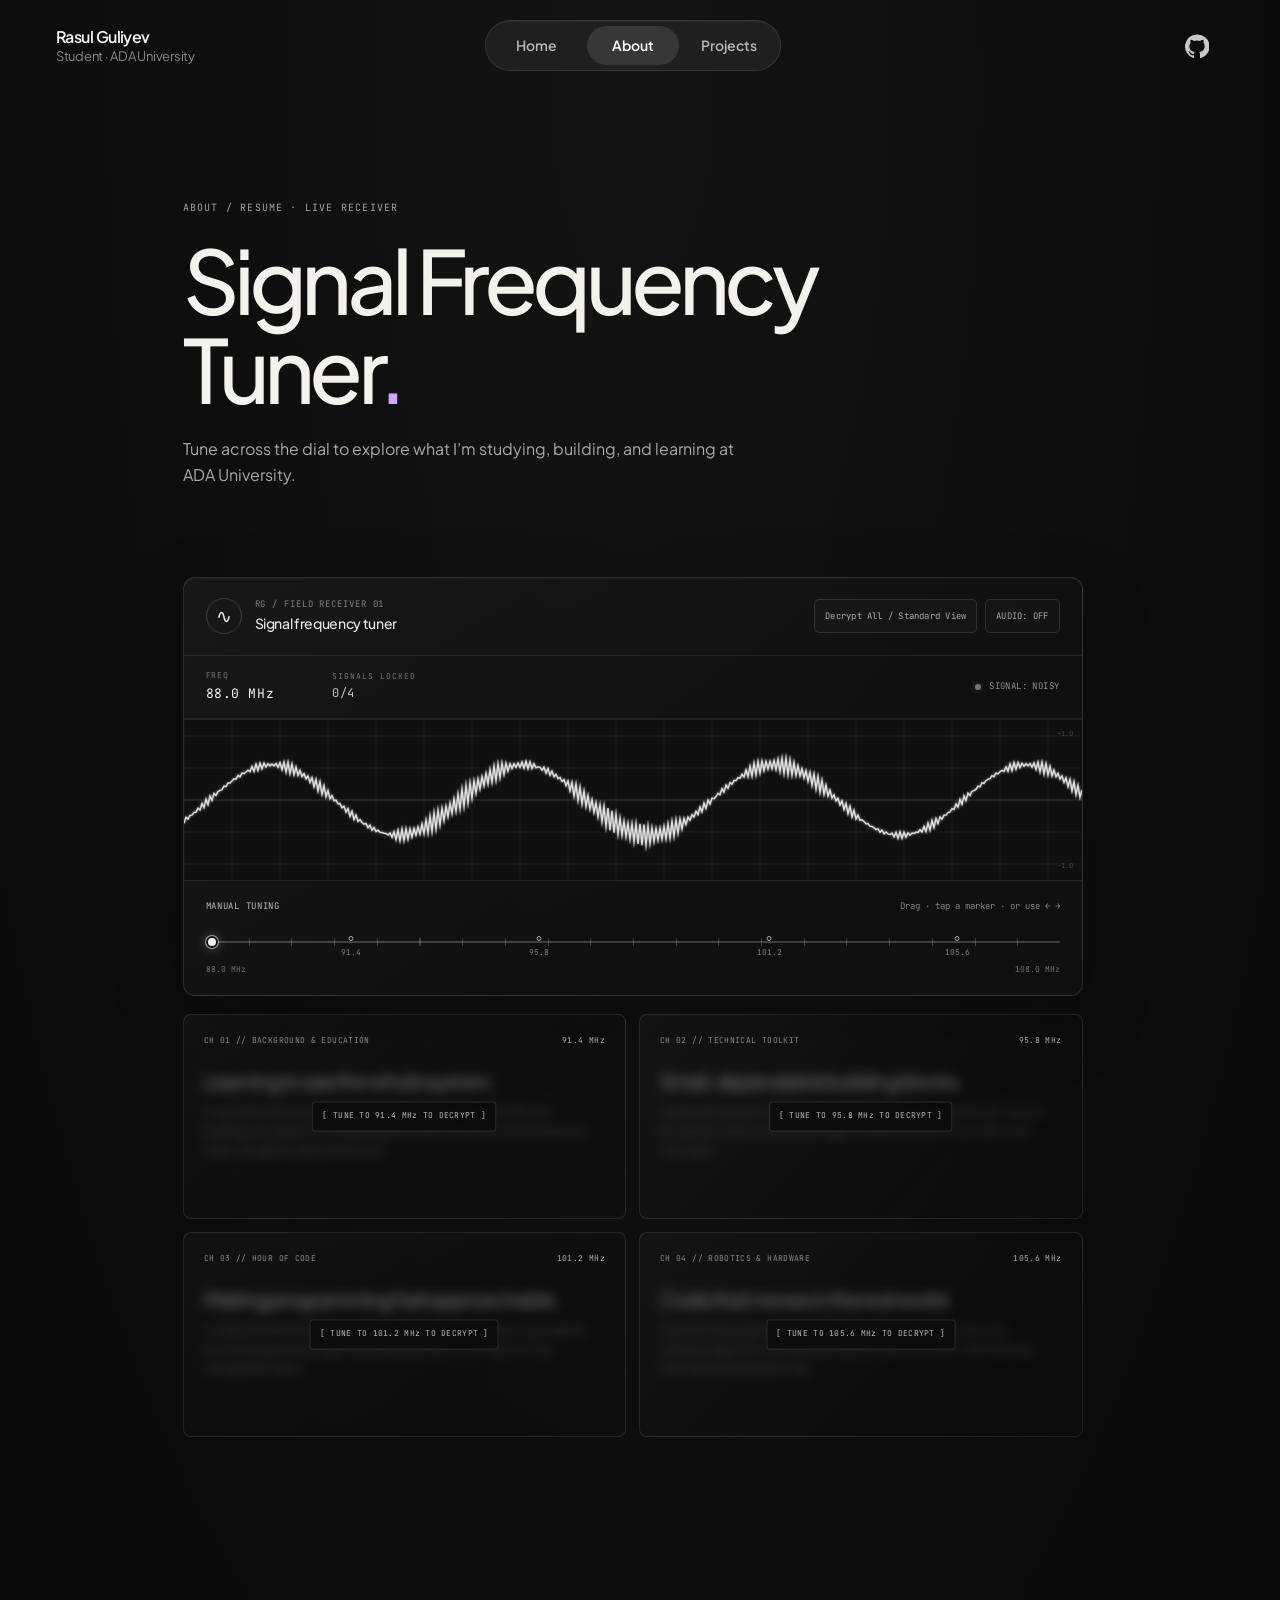
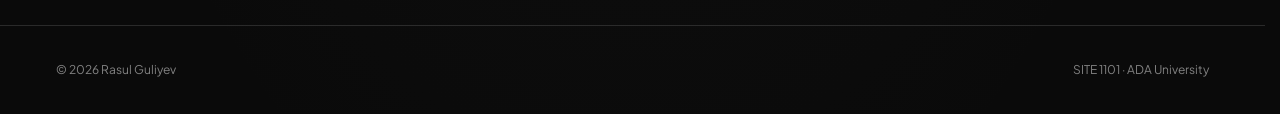
==== commit 4223547e: "Publish signal frequency tuner Co-authored-by: Copilot <223556219+Copilot@users.noreply.github.com>" ====
--- a/about.html
+++ b/about.html
@@ -24,82 +24,147 @@
       <a class="nav-link" href="projects.html#projects-intro">Projects</a>
     </nav>
     <div class="header-links">
-      <a class="github-link" href="https://github.com/Raasull/rguliyev" aria-label="GitHub repository" target="_blank" rel="noopener noreferrer">
+      <a class="github-link" href="https://github.com/Raasull/Personal-Website" aria-label="GitHub repository" target="_blank" rel="noopener noreferrer">
         <img src="assets/images/github.svg" alt="">
       </a>
     </div>
   </header>
 
   <main class="page-shell info-shell">
-    <section id="about-intro" class="page-heading" data-reveal>
-      <p class="eyebrow">A little more about me</p>
-      <h1>Info<span class="heading-period">.</span></h1>
-      <p class="info-intro">I’m a student at ADA University exploring how software, design, and real-world problem solving can come together in thoughtful projects.</p>
+    <section id="about-intro" class="page-heading signal-intro" data-reveal>
+      <p class="eyebrow">About / Resume · Live receiver</p>
+      <h1>Signal Frequency Tuner<span class="heading-period">.</span></h1>
+      <p class="info-intro">Tune across the dial to explore what I’m studying, building, and learning at ADA University.</p>
     </section>
 
-    <section class="info-layout">
-      <div class="info-label">
-        <p class="eyebrow">Background</p>
+    <section class="frequency-experience" data-frequency-tuner aria-labelledby="receiver-title">
+      <div class="receiver-console" data-reveal>
+        <header class="receiver-header">
+          <div class="receiver-identity">
+            <span class="receiver-mark" aria-hidden="true">∿</span>
+            <div>
+              <p class="receiver-kicker">RG / FIELD RECEIVER 01</p>
+              <h2 id="receiver-title">Signal frequency tuner</h2>
+            </div>
+          </div>
+          <div class="receiver-actions">
+            <button class="receiver-button decrypt-all-button" type="button" data-decrypt-all aria-pressed="false">
+              Decrypt All / Standard View
+            </button>
+            <button class="receiver-button audio-toggle" type="button" data-audio-toggle aria-pressed="false">
+              AUDIO: OFF
+            </button>
+          </div>
+        </header>
+
+        <div class="receiver-readouts">
+          <div class="receiver-readout">
+            <span class="readout-label">FREQ</span>
+            <output class="frequency-value" data-frequency-readout for="frequency-slider">88.0 MHz</output>
+          </div>
+          <div class="receiver-readout">
+            <span class="readout-label">SIGNALS LOCKED</span>
+            <output class="lock-count" data-lock-count aria-live="polite">0/4</output>
+          </div>
+          <div class="receiver-state" data-signal-state aria-live="polite">
+            <span class="state-light" aria-hidden="true"></span>
+            <span data-signal-label>SIGNAL: NOISY</span>
+          </div>
+        </div>
+
+        <div class="receiver-progress" role="progressbar" aria-label="Frequencies synchronized" aria-valuemin="0" aria-valuemax="4" aria-valuenow="0" data-frequency-progress>
+          <span data-frequency-progress-fill></span>
+        </div>
+
+        <div class="scope-frame">
+          <canvas class="signal-scope" data-signal-scope width="900" height="160" role="img" aria-label="Live oscilloscope waveform showing the current signal quality">
+            A live waveform visualizes signal clarity as you tune the frequency.
+          </canvas>
+          <span class="scope-scale scope-scale-top" aria-hidden="true">+1.0</span>
+          <span class="scope-scale scope-scale-bottom" aria-hidden="true">−1.0</span>
+        </div>
+
+        <div class="tuner-controls">
+          <div class="tuner-caption">
+            <label for="frequency-slider">MANUAL TUNING</label>
+            <span>Drag · tap a marker · or use ← →</span>
+          </div>
+          <div class="frequency-track">
+            <div class="frequency-ticks" aria-hidden="true"></div>
+            <input id="frequency-slider" class="frequency-slider" type="range" min="88" max="108" step="0.1" value="88" aria-label="Tune frequency from 88.0 to 108.0 megahertz" aria-valuetext="88.0 megahertz">
+            <div class="frequency-notches" aria-label="Profile frequencies">
+              <button class="frequency-notch" type="button" style="--notch-position: 17%" data-target-frequency="91.4" aria-label="Tune to 91.4 megahertz, background and education">
+                <span class="notch-pin" aria-hidden="true"></span><span class="notch-label">91.4</span>
+              </button>
+              <button class="frequency-notch" type="button" style="--notch-position: 39%" data-target-frequency="95.8" aria-label="Tune to 95.8 megahertz, technical toolkit">
+                <span class="notch-pin" aria-hidden="true"></span><span class="notch-label">95.8</span>
+              </button>
+              <button class="frequency-notch" type="button" style="--notch-position: 66%" data-target-frequency="101.2" aria-label="Tune to 101.2 megahertz, Hour of Code">
+                <span class="notch-pin" aria-hidden="true"></span><span class="notch-label">101.2</span>
+              </button>
+              <button class="frequency-notch" type="button" style="--notch-position: 88%" data-target-frequency="105.6" aria-label="Tune to 105.6 megahertz, robotics and hardware">
+                <span class="notch-pin" aria-hidden="true"></span><span class="notch-label">105.6</span>
+              </button>
+            </div>
+          </div>
+          <div class="frequency-range" aria-hidden="true"><span>88.0 MHz</span><span>108.0 MHz</span></div>
+        </div>
       </div>
-      <article class="info-copy" id="background" data-reveal>
-        <h2>Where it starts</h2>
-        <p>I’m currently studying in a tech-focused environment where I’ve been learning how to turn ideas into practical digital experiences. My background is rooted in curiosity: I enjoy understanding how systems work and then building simpler, cleaner ways to make them useful.</p>
-      </article>
-      <div class="info-label">
-        <p class="eyebrow">Interests</p>
+
+      <div class="profile-grid" aria-label="Profile signal channels">
+        <article class="profile-card" data-profile-card data-profile-frequency="91.4">
+          <header class="profile-card-header">
+            <span>CH 01 // BACKGROUND &amp; EDUCATION</span>
+            <span>91.4 MHz</span>
+          </header>
+          <div class="profile-card-content" aria-hidden="true">
+            <h2>Learning to see the whole system.</h2>
+            <p>I’m an Information Systems student at ADA University (SITE 1101). I’m building a foundation in computing and systems thinking, with an interest in clean, thoughtful web architecture.</p>
+          </div>
+          <p class="decrypt-badge" data-decrypt-badge>[ TUNE TO 91.4 MHz TO DECRYPT ]</p>
+        </article>
+
+        <article class="profile-card" data-profile-card data-profile-frequency="95.8">
+          <header class="profile-card-header">
+            <span>CH 02 // TECHNICAL TOOLKIT</span>
+            <span>95.8 MHz</span>
+          </header>
+          <div class="profile-card-content" aria-hidden="true">
+            <h2>Small, dependable building blocks.</h2>
+            <p>I work with semantic HTML5, modern CSS3, and vanilla JavaScript. I use Git for version control and GitHub Pages to publish projects and share what I’ve made.</p>
+          </div>
+          <p class="decrypt-badge" data-decrypt-badge>[ TUNE TO 95.8 MHz TO DECRYPT ]</p>
+        </article>
+
+        <article class="profile-card" data-profile-card data-profile-frequency="101.2">
+          <header class="profile-card-header">
+            <span>CH 03 // HOUR OF CODE</span>
+            <span>101.2 MHz</span>
+          </header>
+          <div class="profile-card-content" aria-hidden="true">
+            <h2>Making programming feel approachable.</h2>
+            <p>I conducted and facilitated an Hour of Code session, introducing students to core programming logic and breaking problem-solving into clear, manageable steps.</p>
+          </div>
+          <p class="decrypt-badge" data-decrypt-badge>[ TUNE TO 101.2 MHz TO DECRYPT ]</p>
+        </article>
+
+        <article class="profile-card" data-profile-card data-profile-frequency="105.6">
+          <header class="profile-card-header">
+            <span>CH 04 // ROBOTICS &amp; HARDWARE</span>
+            <span>105.6 MHz</span>
+          </header>
+          <div class="profile-card-content" aria-hidden="true">
+            <h2>Code that moves in the real world.</h2>
+            <p>I’ve built and programmed hands-on robotics systems, connecting software algorithms with physical sensors and movement, then learning from each test along the way.</p>
+          </div>
+          <p class="decrypt-badge" data-decrypt-badge>[ TUNE TO 105.6 MHz TO DECRYPT ]</p>
+        </article>
       </div>
-      <article class="info-copy" id="interests" data-reveal>
-        <h2>What I'm curious about</h2>
-        <p>I’m especially interested in web development, robotics, and creative problem solving. Outside the classroom, I enjoy learning by making, whether that means experimenting with code, exploring new tools, or building small ideas that become real projects.</p>
-      </article>
-      <div class="info-label">
-        <p class="eyebrow">Currently</p>
+
+      <div class="frequency-complete" data-frequency-complete aria-hidden="true">
+        <span>ALL FREQUENCIES SYNCHRONIZED</span>
+        <a href="projects.html">Explore My Projects <span aria-hidden="true">→</span></a>
       </div>
-      <article class="info-copy" id="learning-and-goals" data-reveal>
-        <h2>What I'm learning</h2>
-        <p>Right now, I’m strengthening my understanding of front-end development, user experience, and the process of turning a concept into something clear and dependable. I want to keep growing through practical work and continue exploring areas where technology can create impact.</p>
-      </article>
-      <div class="info-label">
-        <p class="eyebrow">Skills</p>
-      </div>
-      <article class="info-copy" id="skills" data-reveal>
-        <h2>Things I work with</h2>
-        <ul class="skill-list">
-          <li>HTML</li>
-          <li>CSS</li>
-          <li>JavaScript</li>
-          <li>Python</li>
-          <li>Problem solving</li>
-          <li>Project-based learning</li>
-        </ul>
-      </article>
-    </section>
-
-    <section class="curiosity-quest" data-quest data-reveal aria-labelledby="quest-title">
-      <div class="quest-heading">
-        <p class="eyebrow">A tiny field quest</p>
-        <h2 id="quest-title">Three curiosities. One little unlock.</h2>
-        <p>Open each field note to explore a few things that make learning through projects interesting.</p>
-      </div>
-      <div class="quest-progress">
-        <p data-quest-status aria-live="polite">0 of 3 field notes discovered.</p>
-        <progress data-quest-progress max="3" value="0" aria-label="Field notes discovered">0 of 3</progress>
-      </div>
-      <div class="quest-list">
-        <details class="quest-item" data-quest-item>
-          <summary><span class="quest-index">01</span><span>Code</span><span class="quest-toggle" aria-hidden="true"></span></summary>
-          <p>Break a big question into small steps, then use code to test an idea and make it real.</p>
-        </details>
-        <details class="quest-item" data-quest-item>
-          <summary><span class="quest-index">02</span><span>Robotics</span><span class="quest-toggle" aria-hidden="true"></span></summary>
-          <p>Connect software with the physical world and learn from what happens when the two meet.</p>
-        </details>
-        <details class="quest-item" data-quest-item>
-          <summary><span class="quest-index">03</span><span>Hands-on projects</span><span class="quest-toggle" aria-hidden="true"></span></summary>
-          <p>Turn curiosity into something you can build, try, improve, and share.</p>
-        </details>
-      </div>
-      <p class="quest-complete" data-quest-complete hidden>Curiosity explorer unlocked. Thanks for exploring.</p>
     </section>
   </main>
 
--- a/css/style.css
+++ b/css/style.css
@@ -795,139 +795,245 @@
   font-size: 12px;
 }
 
-.curiosity-quest {
+.interactive-log {
   margin-top: 104px;
   padding: clamp(24px, 5vw, 48px);
   border: 1px solid var(--line);
-  border-radius: 6px;
+  border-radius: 12px;
   background: linear-gradient(145deg, rgba(255, 255, 255, 0.035), transparent 70%);
 }
 
 .quest-heading {
-  max-width: 590px;
+  margin-bottom: 32px;
 }
 
 .quest-heading h2 {
-  margin: 0 0 12px;
+  margin: 0;
   font-size: clamp(25px, 3.8vw, 36px);
   font-weight: 500;
   line-height: 1.12;
 }
 
-.quest-heading > p:last-child {
+.quest-dashboard {
+  display: flex;
+  align-items: flex-end;
+  justify-content: space-between;
+  gap: 24px;
+  margin-bottom: 18px;
+}
+
+.quest-rank .eyebrow {
+  margin: 0 0 5px;
+  color: #818181;
+  font-size: 10px;
+}
+
+.quest-rank-title,
+.quest-xp,
+.quest-percent {
   margin: 0;
-  color: #9a9a9a;
-  font-size: 14px;
-}
-
-.quest-progress {
-  display: grid;
-  grid-template-columns: 1fr minmax(100px, 180px);
-  align-items: center;
-  gap: 20px;
-  margin: 30px 0 12px;
-}
-
-.quest-progress p {
-  margin: 0;
-  color: #aaa;
-  font-size: 11px;
-}
-
-.quest-progress progress {
-  width: 100%;
-  height: 4px;
-  overflow: hidden;
-  border: 0;
-  border-radius: 999px;
-  background: rgba(255, 255, 255, 0.12);
-  accent-color: var(--accent);
-}
-
-.quest-progress progress::-webkit-progress-bar {
-  border-radius: 999px;
-  background: rgba(255, 255, 255, 0.12);
-}
-
-.quest-progress progress::-webkit-progress-value {
-  border-radius: 999px;
-  background: var(--accent);
-  transition: width 240ms ease;
-}
-
-.quest-progress progress::-moz-progress-bar {
-  border-radius: 999px;
-  background: var(--accent);
-}
-
-.quest-item {
-  border-top: 1px solid var(--line);
-}
-
-.quest-item:last-child {
-  border-bottom: 1px solid var(--line);
-}
-
-.quest-item summary {
-  display: grid;
-  grid-template-columns: 42px 1fr 24px;
-  align-items: center;
-  gap: 10px;
-  padding: 16px 0;
-  color: #dedede;
-  cursor: pointer;
-  font-size: 13px;
-  font-weight: 600;
-  list-style: none;
-  transition: color 180ms ease, transform 180ms ease;
-}
-
-.quest-item summary:hover {
-  color: #fff;
-  transform: translate3d(2px, 0, 0);
-}
-
-.quest-item summary::-webkit-details-marker {
-  display: none;
-}
-
-.quest-item summary:focus-visible {
-  outline: 2px solid var(--accent);
-  outline-offset: 4px;
-}
-
-.quest-index {
-  color: #777;
   font-family: "JetBrains Mono", monospace;
   font-size: 11px;
-  font-variant-numeric: tabular-nums;
-}
-
-.quest-toggle {
-  color: var(--accent);
-  font-size: 18px;
-  text-align: right;
-}
-
-.quest-toggle::before {
-  content: "+";
-}
-
-.quest-item[open] .quest-toggle::before {
-  content: "−";
-}
-
-.quest-item > p {
-  max-width: 560px;
-  margin: -3px 42px 17px;
-  color: #999;
+  letter-spacing: 0.035em;
+}
+
+.quest-rank-title {
+  color: #ededed;
+}
+
+.quest-stats {
+  display: flex;
+  align-items: center;
+  gap: 14px;
+}
+
+.quest-xp,
+.quest-percent {
+  color: #aaa;
+  white-space: nowrap;
+}
+
+.quest-action {
+  padding: 0;
+  border: 0;
+  background: none;
+  color: #929292;
+  cursor: pointer;
+  font: inherit;
+  font-size: 11px;
+  white-space: nowrap;
+  transition: color 180ms ease;
+}
+
+.quest-action:hover,
+.quest-action:focus-visible {
+  color: #fff;
+}
+
+.quest-action:focus-visible,
+.quest-trigger:focus-visible {
+  outline: 2px solid rgba(255, 255, 255, 0.75);
+  outline-offset: 4px;
+}
+
+.quest-progress {
+  height: 6px;
+  margin-bottom: 22px;
+  overflow: hidden;
+  border-radius: 999px;
+  background: rgba(255, 255, 255, 0.08);
+}
+
+.quest-progress-fill {
+  display: block;
+  width: 0;
+  height: 100%;
+  border-radius: inherit;
+  background: #fff;
+  transition: width 0.5s cubic-bezier(0.25, 0.46, 0.45, 0.94), box-shadow 0.3s ease;
+}
+
+.quest-progress-fill.is-complete {
+  box-shadow: 0 0 12px rgba(255, 255, 255, 0.45);
+}
+
+.quest-list {
+  display: grid;
+  gap: 10px;
+}
+
+.quest-card {
+  min-width: 0;
+  padding: 16px 18px;
+  border: 1px solid rgba(255, 255, 255, 0.08);
+  border-radius: 12px;
+  background: rgba(255, 255, 255, 0.02);
+  cursor: pointer;
+  transition: all 0.3s cubic-bezier(0.25, 0.46, 0.45, 0.94);
+}
+
+.quest-card:hover {
+  transform: translateY(-2px);
+  border-color: rgba(255, 255, 255, 0.22);
+}
+
+.quest-card.completed {
+  border-color: rgba(255, 255, 255, 0.16);
+  background: rgba(255, 255, 255, 0.035);
+}
+
+.quest-trigger {
+  width: 100%;
+  display: grid;
+  grid-template-columns: 20px minmax(0, 1fr) auto;
+  align-items: center;
+  gap: 14px;
+  padding: 0;
+  border: 0;
+  background: none;
+  color: inherit;
+  cursor: pointer;
+  text-align: left;
+}
+
+.quest-check {
+  width: 20px;
+  height: 20px;
+  display: grid;
+  place-items: center;
+  border: 1px solid rgba(255, 255, 255, 0.28);
+  border-radius: 50%;
+  transition: background-color 200ms ease, border-color 200ms ease;
+}
+
+.quest-check svg {
+  width: 12px;
+  height: 12px;
+  fill: none;
+  stroke: #101010;
+  stroke-linecap: round;
+  stroke-linejoin: round;
+  stroke-width: 1.5px;
+  opacity: 0;
+  transition: opacity 160ms ease;
+}
+
+.quest-card.completed .quest-check {
+  border-color: #fff;
+  background: #fff;
+}
+
+.quest-card.completed .quest-check svg {
+  opacity: 1;
+}
+
+.quest-copy {
+  min-width: 0;
+  display: grid;
+  gap: 5px;
+}
+
+.quest-meta {
+  display: flex;
+  flex-wrap: wrap;
+  gap: 10px;
+  color: #838383;
+  font-family: "JetBrains Mono", monospace;
+  font-size: 9px;
+  letter-spacing: 0.07em;
+}
+
+.quest-title {
+  color: #e8e8e8;
+  font-size: 13px;
+  font-weight: 500;
+  line-height: 1.5;
+}
+
+.quest-reward {
+  color: #aaa;
+  font-family: "JetBrains Mono", monospace;
+  font-size: 10px;
+  white-space: nowrap;
+}
+
+.quest-card.completed .quest-reward {
+  color: #fff;
+}
+
+.quest-note {
+  max-height: 0;
+  margin: 0 0 0 34px;
+  overflow: hidden;
+  color: #9a9a9a;
   font-size: 12px;
+  line-height: 1.7;
+  opacity: 0;
+  transition: max-height 0.35s ease, opacity 0.25s ease, margin-top 0.35s ease;
+}
+
+.quest-card.completed .quest-note {
+  max-height: 200px;
+  margin-top: 12px;
+  opacity: 1;
 }
 
 .quest-complete {
-  margin: 18px 0 0;
-  color: var(--accent);
-  font-size: 12px;
+  max-height: 0;
+  margin: 0;
+  overflow: hidden;
+  color: #e8e8e8;
+  font-family: "JetBrains Mono", monospace;
+  font-size: 10px;
+  letter-spacing: 0.06em;
+  opacity: 0;
+  transition: max-height 0.35s ease, opacity 0.35s ease, margin-top 0.35s ease;
+}
+
+.quest-complete.is-visible {
+  max-height: 60px;
+  margin-top: 20px;
+  opacity: 1;
 }
 
 .project-detail-shell {
@@ -1371,23 +1477,43 @@
     padding: 9px 0 26px;
   }
 
-  .curiosity-quest {
+  .interactive-log {
     margin-top: 72px;
     padding: 24px 20px;
   }
 
-  .quest-progress {
-    grid-template-columns: 1fr;
-    gap: 9px;
-    margin-top: 24px;
-  }
-
-  .quest-item summary {
-    grid-template-columns: 34px 1fr 20px;
-  }
-
-  .quest-item > p {
-    margin-left: 34px;
+  .quest-heading {
+    margin-bottom: 26px;
+  }
+
+  .quest-dashboard {
+    align-items: flex-start;
+    flex-direction: column;
+    gap: 12px;
+  }
+
+  .quest-stats {
+    width: 100%;
+    justify-content: space-between;
+    gap: 10px;
+  }
+
+  .quest-card {
+    padding: 14px;
+  }
+
+  .quest-trigger {
+    grid-template-columns: 20px minmax(0, 1fr);
+    gap: 11px;
+  }
+
+  .quest-reward {
+    grid-column: 2;
+    margin-top: -3px;
+  }
+
+  .quest-note {
+    margin-left: 31px;
   }
 }
 
@@ -1402,3 +1528,647 @@
     transition-duration: 0.01ms !important;
   }
 }
+
+.info-page {
+  background:
+    radial-gradient(ellipse at 50% 5%, rgba(87, 87, 87, 0.12), transparent 46rem),
+    #0a0a0a;
+}
+
+.info-shell .signal-intro {
+  max-width: 900px;
+  margin-right: auto;
+  margin-left: auto;
+}
+
+.info-shell .signal-intro h1 {
+  max-width: 850px;
+  font-size: clamp(48px, 8vw, 88px);
+  line-height: 1.02;
+}
+
+.info-shell .signal-intro .info-intro {
+  max-width: 570px;
+}
+
+.frequency-experience {
+  width: min(900px, 100%);
+  margin: 0 auto;
+}
+
+.receiver-console {
+  overflow: hidden;
+  border: 1px solid rgba(255, 255, 255, 0.12);
+  border-radius: 12px;
+  background:
+    linear-gradient(145deg, rgba(255, 255, 255, 0.035), transparent 62%),
+    rgba(17, 17, 17, 0.88);
+  box-shadow: 0 24px 70px rgba(0, 0, 0, 0.24), inset 0 1px 0 rgba(255, 255, 255, 0.035);
+}
+
+.receiver-header {
+  min-height: 78px;
+  display: flex;
+  align-items: center;
+  justify-content: space-between;
+  gap: 20px;
+  padding: 17px 22px;
+  border-bottom: 1px solid rgba(255, 255, 255, 0.08);
+}
+
+.receiver-identity {
+  min-width: 0;
+  display: flex;
+  align-items: center;
+  gap: 13px;
+}
+
+.receiver-mark {
+  width: 36px;
+  height: 36px;
+  display: grid;
+  flex: 0 0 36px;
+  place-items: center;
+  border: 1px solid rgba(255, 255, 255, 0.14);
+  border-radius: 50%;
+  color: #e8e8e8;
+  font-family: "JetBrains Mono", monospace;
+  font-size: 19px;
+}
+
+.receiver-kicker,
+.receiver-header h2 {
+  margin: 0;
+}
+
+.receiver-kicker {
+  color: #818181;
+  font-family: "JetBrains Mono", monospace;
+  font-size: 9px;
+  letter-spacing: 0.1em;
+}
+
+.receiver-header h2 {
+  color: #e8e8e8;
+  font-size: 14px;
+  font-weight: 500;
+  letter-spacing: -0.025em;
+}
+
+.receiver-actions {
+  display: flex;
+  align-items: center;
+  justify-content: flex-end;
+  flex-wrap: wrap;
+  gap: 8px;
+}
+
+.receiver-button {
+  min-height: 34px;
+  padding: 7px 10px;
+  border: 1px solid rgba(255, 255, 255, 0.12);
+  border-radius: 5px;
+  background: rgba(255, 255, 255, 0.025);
+  color: #aaa;
+  cursor: pointer;
+  font-family: "JetBrains Mono", monospace;
+  font-size: 9px;
+  letter-spacing: 0.025em;
+  transition: border-color 180ms ease, color 180ms ease, background-color 180ms ease;
+}
+
+.receiver-button:hover,
+.receiver-button:focus-visible {
+  border-color: rgba(255, 255, 255, 0.38);
+  color: #fff;
+}
+
+.receiver-button:focus-visible,
+.frequency-notch:focus-visible {
+  outline: 2px solid rgba(255, 255, 255, 0.78);
+  outline-offset: 3px;
+}
+
+.receiver-button[aria-pressed="true"] {
+  border-color: rgba(255, 255, 255, 0.28);
+  color: #fff;
+}
+
+.receiver-button:disabled {
+  cursor: default;
+  opacity: 0.65;
+}
+
+.receiver-readouts {
+  min-height: 62px;
+  display: flex;
+  align-items: center;
+  gap: clamp(20px, 5vw, 58px);
+  padding: 12px 22px;
+}
+
+.receiver-readout {
+  display: grid;
+  gap: 1px;
+}
+
+.readout-label,
+.receiver-state,
+.frequency-value,
+.lock-count {
+  font-family: "JetBrains Mono", monospace;
+  font-size: 10px;
+  letter-spacing: 0.045em;
+}
+
+.readout-label {
+  color: #777;
+  font-size: 8px;
+  letter-spacing: 0.12em;
+}
+
+.frequency-value {
+  color: #f3f3f3;
+  font-size: 13px;
+}
+
+.lock-count {
+  color: #c3c3c3;
+  font-size: 12px;
+}
+
+.receiver-state {
+  display: flex;
+  align-items: center;
+  gap: 8px;
+  margin-left: auto;
+  color: #929292;
+  font-size: 9px;
+  white-space: nowrap;
+}
+
+.state-light {
+  width: 6px;
+  height: 6px;
+  border-radius: 50%;
+  background: #777;
+  box-shadow: 0 0 0 3px rgba(255, 255, 255, 0.04);
+  transition: background-color 200ms ease, box-shadow 200ms ease;
+}
+
+.receiver-state.is-locked {
+  color: #eee;
+}
+
+.receiver-state.is-locked .state-light {
+  background: #e8e8e8;
+  box-shadow: 0 0 10px rgba(255, 255, 255, 0.7);
+}
+
+.receiver-progress {
+  height: 2px;
+  overflow: hidden;
+  background: rgba(255, 255, 255, 0.06);
+}
+
+.receiver-progress > span {
+  width: 0;
+  height: 100%;
+  display: block;
+  background: #e7e7e7;
+  box-shadow: 0 0 10px rgba(255, 255, 255, 0.65);
+  transition: width 420ms ease;
+}
+
+.scope-frame {
+  position: relative;
+  overflow: hidden;
+  height: 160px;
+  background:
+    linear-gradient(rgba(255, 255, 255, 0.012), rgba(255, 255, 255, 0.012)),
+    #0c0c0c;
+}
+
+.signal-scope {
+  width: 100%;
+  height: 160px;
+  display: block;
+}
+
+.scope-scale {
+  position: absolute;
+  right: 9px;
+  color: rgba(255, 255, 255, 0.23);
+  font-family: "JetBrains Mono", monospace;
+  font-size: 7px;
+  pointer-events: none;
+}
+
+.scope-scale-top {
+  top: 8px;
+}
+
+.scope-scale-bottom {
+  bottom: 8px;
+}
+
+.tuner-controls {
+  padding: 18px 22px 19px;
+  border-top: 1px solid rgba(255, 255, 255, 0.08);
+}
+
+.tuner-caption,
+.frequency-range {
+  display: flex;
+  align-items: center;
+  justify-content: space-between;
+  gap: 12px;
+}
+
+.tuner-caption {
+  margin-bottom: 7px;
+}
+
+.tuner-caption label,
+.tuner-caption > span,
+.frequency-range {
+  color: #858585;
+  font-family: "JetBrains Mono", monospace;
+  font-size: 9px;
+}
+
+.tuner-caption label {
+  color: #bcbcbc;
+  letter-spacing: 0.08em;
+}
+
+.frequency-track {
+  position: relative;
+  height: 42px;
+}
+
+.frequency-ticks {
+  position: absolute;
+  top: 17px;
+  right: 0;
+  left: 0;
+  height: 8px;
+  background: repeating-linear-gradient(to right, rgba(255, 255, 255, 0.2) 0 1px, transparent 1px 5%);
+  pointer-events: none;
+}
+
+.frequency-slider {
+  position: relative;
+  z-index: 2;
+  width: 100%;
+  height: 42px;
+  display: block;
+  margin: 0;
+  appearance: none;
+  background: transparent;
+  cursor: grab;
+  touch-action: pan-y;
+}
+
+.frequency-slider:active {
+  cursor: grabbing;
+}
+
+.frequency-slider:focus-visible {
+  outline: 2px solid rgba(255, 255, 255, 0.65);
+  outline-offset: 2px;
+  border-radius: 4px;
+}
+
+.frequency-slider::-webkit-slider-runnable-track {
+  height: 2px;
+  border-radius: 2px;
+  background: rgba(255, 255, 255, 0.2);
+}
+
+.frequency-slider::-moz-range-track {
+  height: 2px;
+  border-radius: 2px;
+  background: rgba(255, 255, 255, 0.2);
+}
+
+.frequency-slider::-webkit-slider-thumb {
+  width: 12px;
+  height: 12px;
+  margin-top: -5px;
+  appearance: none;
+  border: 2px solid #111;
+  border-radius: 50%;
+  background: #f3f3f3;
+  box-shadow: 0 0 0 1px rgba(255, 255, 255, 0.55), 0 0 12px rgba(255, 255, 255, 0.35);
+}
+
+.frequency-slider::-moz-range-thumb {
+  width: 9px;
+  height: 9px;
+  border: 2px solid #111;
+  border-radius: 50%;
+  background: #f3f3f3;
+  box-shadow: 0 0 0 1px rgba(255, 255, 255, 0.55), 0 0 12px rgba(255, 255, 255, 0.35);
+}
+
+.frequency-notches {
+  position: absolute;
+  z-index: 3;
+  inset: 3px 0 0;
+  pointer-events: none;
+}
+
+.frequency-notch {
+  position: absolute;
+  top: 0;
+  left: var(--notch-position);
+  width: 44px;
+  height: 39px;
+  padding: 0;
+  border: 0;
+  background: transparent;
+  color: #818181;
+  cursor: pointer;
+  pointer-events: auto;
+  transform: translateX(-50%);
+}
+
+.notch-pin {
+  position: absolute;
+  top: 12px;
+  left: 50%;
+  width: 5px;
+  height: 5px;
+  border: 1px solid #a6a6a6;
+  border-radius: 50%;
+  background: #171717;
+  transform: translateX(-50%);
+  transition: background-color 180ms ease, box-shadow 180ms ease;
+}
+
+.notch-label {
+  position: absolute;
+  top: 23px;
+  left: 50%;
+  color: inherit;
+  font-family: "JetBrains Mono", monospace;
+  font-size: 8px;
+  transform: translateX(-50%);
+  transition: color 180ms ease;
+}
+
+.frequency-notch:hover,
+.frequency-notch:focus-visible,
+.frequency-notch.is-active {
+  color: #eee;
+}
+
+.frequency-notch.is-locked .notch-pin {
+  border-color: #fff;
+  background: #eee;
+  box-shadow: 0 0 9px rgba(255, 255, 255, 0.8);
+}
+
+.frequency-range {
+  color: #737373;
+  font-size: 8px;
+}
+
+.profile-grid {
+  display: grid;
+  grid-template-columns: repeat(2, minmax(0, 1fr));
+  gap: 13px;
+  margin-top: 18px;
+}
+
+.profile-card {
+  position: relative;
+  min-width: 0;
+  min-height: 205px;
+  overflow: hidden;
+  padding: 19px 20px 20px;
+  border: 1px solid rgba(255, 255, 255, 0.1);
+  border-radius: 8px;
+  background: linear-gradient(135deg, rgba(255, 255, 255, 0.028), transparent 74%);
+  transition: border-color 240ms ease, background-color 240ms ease, box-shadow 240ms ease;
+}
+
+.profile-card.is-decrypted {
+  border-color: rgba(255, 255, 255, 0.2);
+  background-color: rgba(255, 255, 255, 0.018);
+}
+
+.profile-card.is-newly-unlocked {
+  animation: frequency-unlock-flash 680ms ease-out;
+}
+
+@keyframes frequency-unlock-flash {
+  0% {
+    border-color: rgba(255, 255, 255, 0.9);
+    box-shadow: 0 0 30px rgba(255, 255, 255, 0.16);
+  }
+  100% {
+    border-color: rgba(255, 255, 255, 0.2);
+    box-shadow: 0 0 0 rgba(255, 255, 255, 0);
+  }
+}
+
+.profile-card-header {
+  position: relative;
+  z-index: 1;
+  display: flex;
+  align-items: flex-start;
+  justify-content: space-between;
+  gap: 10px;
+  color: #8b8b8b;
+  font-family: "JetBrains Mono", monospace;
+  font-size: 8px;
+  letter-spacing: 0.045em;
+  line-height: 1.5;
+}
+
+.profile-card-header span:last-child {
+  flex: 0 0 auto;
+  color: #b0b0b0;
+}
+
+.profile-card-content {
+  margin-top: 22px;
+  filter: blur(6px);
+  opacity: 0.45;
+  transition: filter 520ms ease, opacity 520ms ease;
+}
+
+.profile-card-content h2 {
+  margin: 0 0 8px;
+  color: #ededed;
+  font-size: clamp(16px, 2vw, 20px);
+  font-weight: 500;
+  letter-spacing: -0.045em;
+  line-height: 1.3;
+}
+
+.profile-card-content p {
+  max-width: 390px;
+  margin: 0;
+  color: #a0a0a0;
+  font-size: 11px;
+  line-height: 1.75;
+}
+
+.profile-card.is-decrypted .profile-card-content {
+  filter: blur(0);
+  opacity: 1;
+}
+
+.decrypt-badge {
+  position: absolute;
+  top: 50%;
+  left: 50%;
+  z-index: 2;
+  width: max-content;
+  max-width: calc(100% - 24px);
+  margin: 0;
+  padding: 7px 9px;
+  border: 1px solid rgba(255, 255, 255, 0.12);
+  border-radius: 3px;
+  background: rgba(12, 12, 12, 0.9);
+  color: #b9b9b9;
+  font-family: "JetBrains Mono", monospace;
+  font-size: 8px;
+  letter-spacing: 0.035em;
+  text-align: center;
+  transform: translate(-50%, -50%);
+  transition: opacity 240ms ease, visibility 240ms ease;
+}
+
+.profile-card.is-decrypted .decrypt-badge {
+  visibility: hidden;
+  opacity: 0;
+}
+
+.frequency-complete {
+  display: flex;
+  align-items: center;
+  justify-content: space-between;
+  gap: 18px;
+  margin-top: 15px;
+  padding: 14px 17px;
+  border: 1px solid rgba(255, 255, 255, 0.14);
+  border-radius: 6px;
+  color: #dedede;
+  font-family: "JetBrains Mono", monospace;
+  font-size: 9px;
+  letter-spacing: 0.05em;
+  opacity: 0;
+  transform: translateY(5px);
+  transition: opacity 300ms ease, transform 300ms ease;
+}
+
+.frequency-complete.is-visible {
+  opacity: 1;
+  transform: translateY(0);
+}
+
+.frequency-complete[aria-hidden="true"] {
+  visibility: hidden;
+}
+
+.frequency-complete a {
+  color: #aaa;
+  font-family: "Plus Jakarta Sans", sans-serif;
+  font-size: 11px;
+  letter-spacing: 0;
+  text-decoration: none;
+  white-space: nowrap;
+}
+
+.frequency-complete a:hover,
+.frequency-complete a:focus-visible {
+  color: #fff;
+}
+
+@media (max-width: 760px) {
+  .info-shell .signal-intro {
+    margin-bottom: 48px;
+  }
+
+  .receiver-header {
+    align-items: flex-start;
+    flex-direction: column;
+  }
+
+  .receiver-actions {
+    width: 100%;
+    justify-content: flex-start;
+  }
+
+  .profile-grid {
+    grid-template-columns: 1fr;
+  }
+}
+
+@media (max-width: 540px) {
+  .info-shell .signal-intro h1 {
+    font-size: clamp(43px, 12vw, 60px);
+  }
+
+  .receiver-header {
+    padding: 16px;
+  }
+
+  .receiver-button {
+    min-height: 40px;
+    font-size: 8px;
+  }
+
+  .receiver-readouts {
+    flex-wrap: wrap;
+    gap: 12px 20px;
+    padding: 12px 16px;
+  }
+
+  .receiver-state {
+    width: 100%;
+    margin-left: 0;
+  }
+
+  .tuner-controls {
+    padding: 16px;
+  }
+
+  .tuner-caption {
+    align-items: flex-start;
+    flex-direction: column;
+    gap: 3px;
+  }
+
+  .frequency-notch {
+    width: 38px;
+  }
+
+  .profile-card {
+    min-height: 190px;
+    padding: 17px;
+  }
+
+  .profile-card-header {
+    font-size: 7px;
+  }
+
+  .profile-card-content p {
+    font-size: 12px;
+  }
+
+  .frequency-complete {
+    align-items: flex-start;
+    flex-direction: column;
+  }
+}
+
+@media (prefers-reduced-motion: reduce) {
+  .profile-card.is-newly-unlocked {
+    animation: none;
+  }
+}
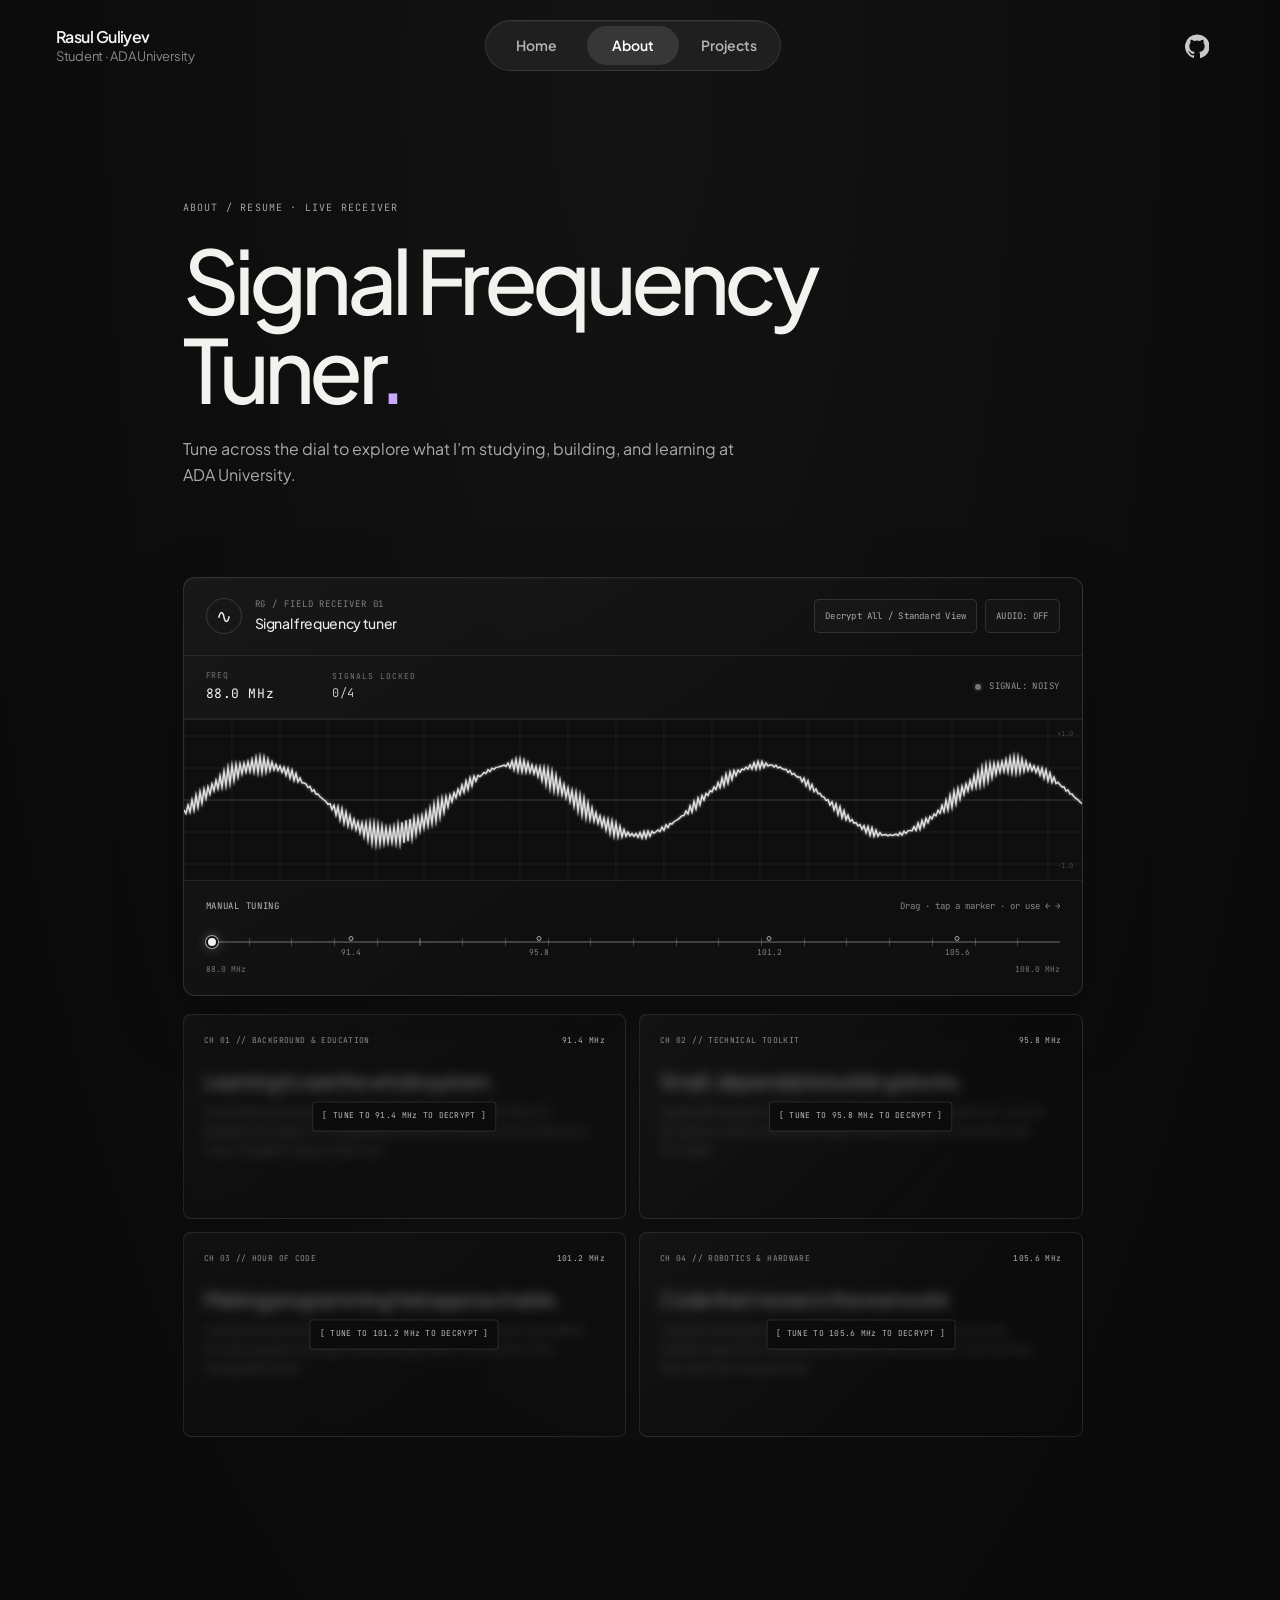
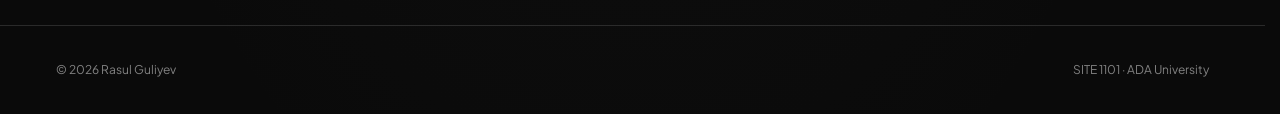
==== commit abf0fbfe: "Bust cached portfolio assets Co-authored-by: Copilot <223556219+Copilot@users.noreply.github.com>" ====
--- a/about.html
+++ b/about.html
@@ -7,8 +7,8 @@
   <link rel="preconnect" href="https://fonts.googleapis.com">
   <link rel="preconnect" href="https://fonts.gstatic.com" crossorigin>
   <link href="https://fonts.googleapis.com/css2?family=JetBrains+Mono:wght@400;500&family=Plus+Jakarta+Sans:wght@400;500;600;700&display=swap" rel="stylesheet">
-  <link rel="stylesheet" href="css/style.css">
-  <script src="js/script.js" defer></script>
+  <link rel="stylesheet" href="css/style.css?v=4223547">
+  <script src="js/script.js?v=4223547" defer></script>
 </head>
 <body class="info-page">
 
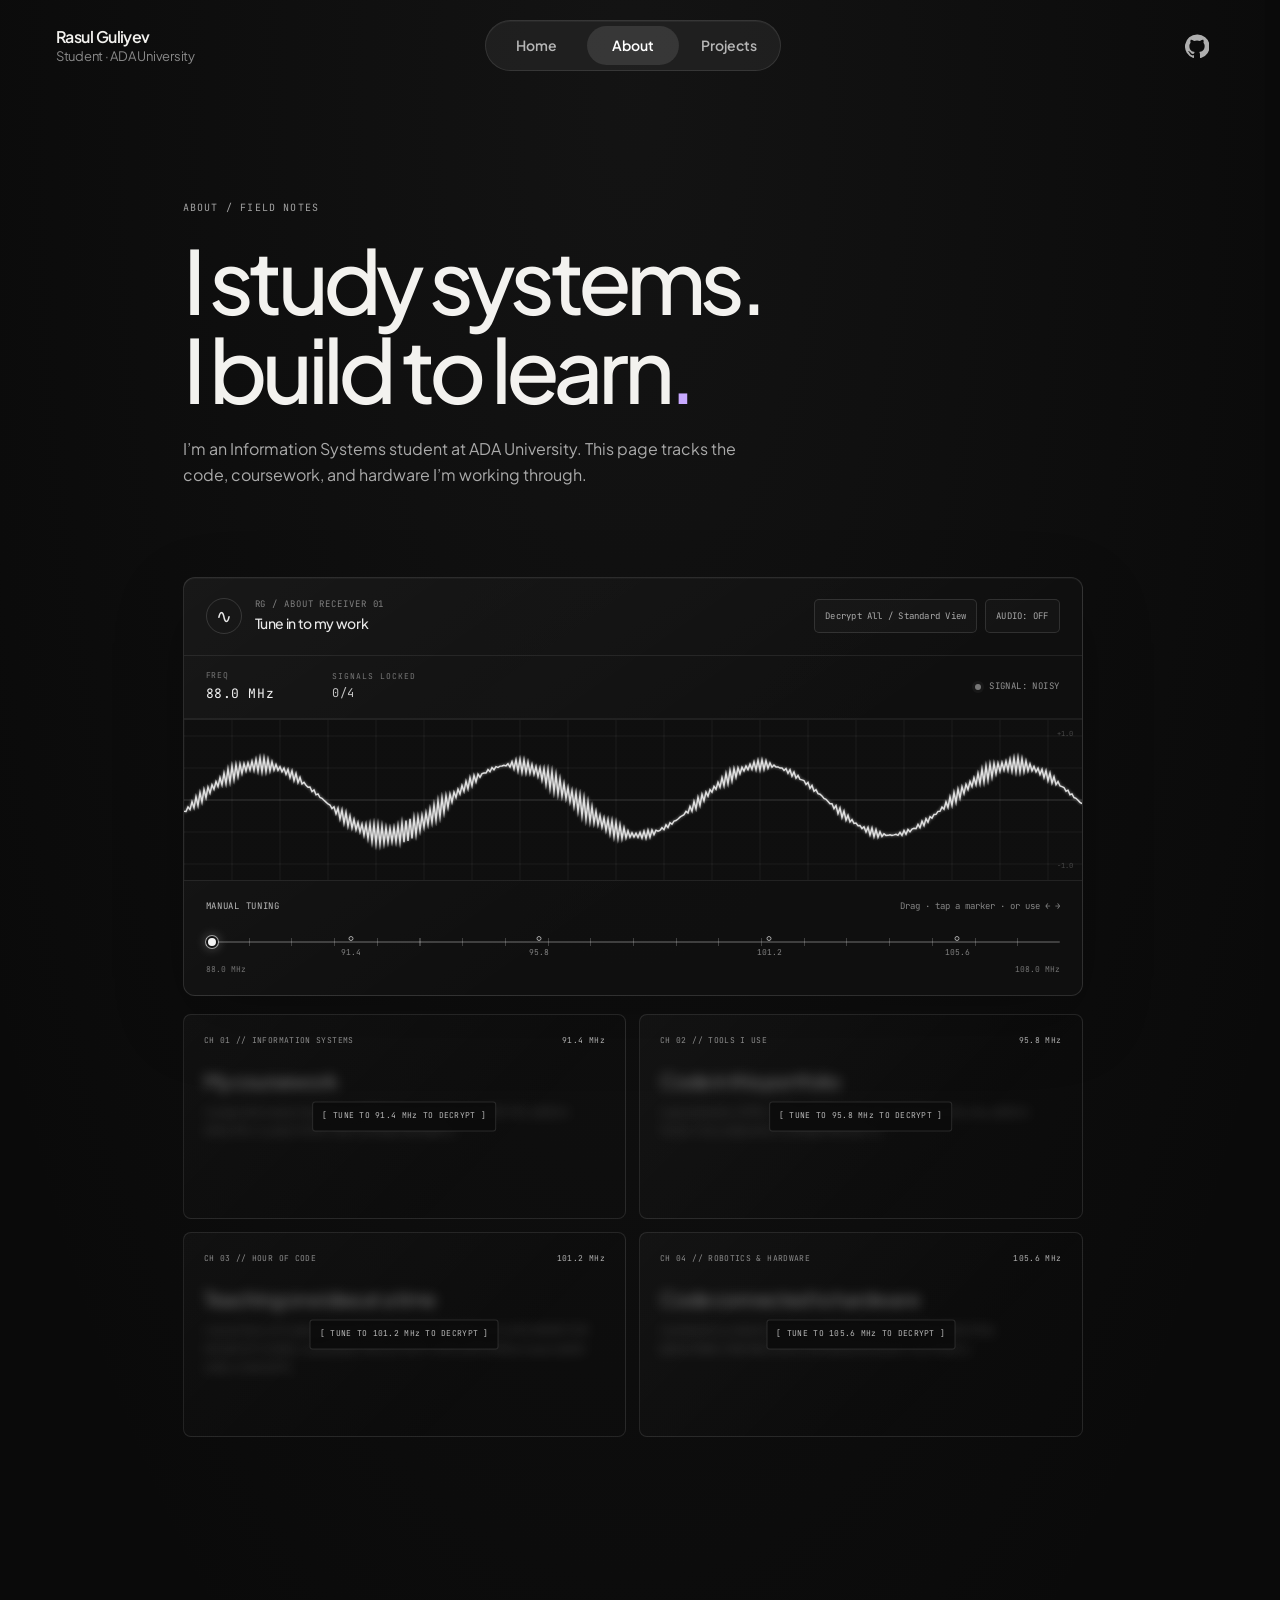
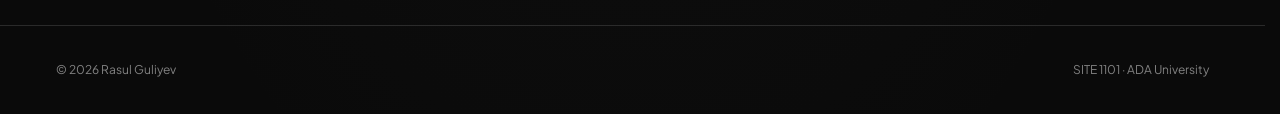
==== commit bccb3c1e: "Polish portfolio copy and project logs Co-authored-by: Copilot <223556219+Copilot@users.noreply.gith" ====
--- a/about.html
+++ b/about.html
@@ -7,8 +7,8 @@
   <link rel="preconnect" href="https://fonts.googleapis.com">
   <link rel="preconnect" href="https://fonts.gstatic.com" crossorigin>
   <link href="https://fonts.googleapis.com/css2?family=JetBrains+Mono:wght@400;500&family=Plus+Jakarta+Sans:wght@400;500;600;700&display=swap" rel="stylesheet">
-  <link rel="stylesheet" href="css/style.css?v=4223547">
-  <script src="js/script.js?v=4223547" defer></script>
+  <link rel="stylesheet" href="css/style.css?v=20261121">
+  <script src="js/script.js?v=20261121" defer></script>
 </head>
 <body class="info-page">
 
@@ -25,16 +25,18 @@
     </nav>
     <div class="header-links">
       <a class="github-link" href="https://github.com/Raasull/Personal-Website" aria-label="GitHub repository" target="_blank" rel="noopener noreferrer">
-        <img src="assets/images/github.svg" alt="">
+        <svg class="github-icon" viewBox="0 0 24 24" aria-hidden="true" focusable="false">
+          <path d="M12 .5a12 12 0 0 0-3.79 23.39c.6.11.82-.26.82-.58v-2.03c-3.34.73-4.04-1.42-4.04-1.42-.55-1.39-1.33-1.76-1.33-1.76-1.09-.75.08-.73.08-.73 1.2.08 1.84 1.23 1.84 1.23 1.07 1.84 2.81 1.31 3.49 1 .11-.78.42-1.31.76-1.61-2.67-.3-5.47-1.33-5.47-5.92 0-1.31.47-2.38 1.23-3.22-.12-.3-.54-1.52.12-3.17 0 0 1.01-.32 3.3 1.23a11.5 11.5 0 0 1 6 0c2.29-1.55 3.29-1.23 3.29-1.23.66 1.65.24 2.87.12 3.17.77.84 1.23 1.91 1.23 3.22 0 4.6-2.8 5.62-5.48 5.92.43.37.81 1.1.81 2.21v3.28c0 .32.22.69.83.57A12 12 0 0 0 12 .5Z"/>
+        </svg>
       </a>
     </div>
   </header>
 
   <main class="page-shell info-shell">
     <section id="about-intro" class="page-heading signal-intro" data-reveal>
-      <p class="eyebrow">About / Resume · Live receiver</p>
-      <h1>Signal Frequency Tuner<span class="heading-period">.</span></h1>
-      <p class="info-intro">Tune across the dial to explore what I’m studying, building, and learning at ADA University.</p>
+      <p class="eyebrow">About / Field notes</p>
+      <h1>I study systems.<br>I build to learn<span class="heading-period">.</span></h1>
+      <p class="info-intro">I’m an Information Systems student at ADA University. This page tracks the code, coursework, and hardware I’m working through.</p>
     </section>
 
     <section class="frequency-experience" data-frequency-tuner aria-labelledby="receiver-title">
@@ -43,8 +45,8 @@
           <div class="receiver-identity">
             <span class="receiver-mark" aria-hidden="true">∿</span>
             <div>
-              <p class="receiver-kicker">RG / FIELD RECEIVER 01</p>
-              <h2 id="receiver-title">Signal frequency tuner</h2>
+              <p class="receiver-kicker">RG / ABOUT RECEIVER 01</p>
+              <h2 id="receiver-title">Tune in to my work</h2>
             </div>
           </div>
           <div class="receiver-actions">
@@ -114,24 +116,24 @@
       <div class="profile-grid" aria-label="Profile signal channels">
         <article class="profile-card" data-profile-card data-profile-frequency="91.4">
           <header class="profile-card-header">
-            <span>CH 01 // BACKGROUND &amp; EDUCATION</span>
+            <span>CH 01 // INFORMATION SYSTEMS</span>
             <span>91.4 MHz</span>
           </header>
           <div class="profile-card-content" aria-hidden="true">
-            <h2>Learning to see the whole system.</h2>
-            <p>I’m an Information Systems student at ADA University (SITE 1101). I’m building a foundation in computing and systems thinking, with an interest in clean, thoughtful web architecture.</p>
+            <h2>My coursework</h2>
+            <p>I study Information Systems at ADA University through SITE 1101. [ADD A SPECIFIC CLASS TOPIC OR COURSE MOMENT.]</p>
           </div>
           <p class="decrypt-badge" data-decrypt-badge>[ TUNE TO 91.4 MHz TO DECRYPT ]</p>
         </article>
 
         <article class="profile-card" data-profile-card data-profile-frequency="95.8">
           <header class="profile-card-header">
-            <span>CH 02 // TECHNICAL TOOLKIT</span>
+            <span>CH 02 // TOOLS I USE</span>
             <span>95.8 MHz</span>
           </header>
           <div class="profile-card-content" aria-hidden="true">
-            <h2>Small, dependable building blocks.</h2>
-            <p>I work with semantic HTML5, modern CSS3, and vanilla JavaScript. I use Git for version control and GitHub Pages to publish projects and share what I’ve made.</p>
+            <h2>Code in this portfolio</h2>
+            <p>I use semantic HTML, CSS, vanilla JavaScript, and Git on this site. [ADD A TOOL YOU USED IN A COURSE PROJECT.]</p>
           </div>
           <p class="decrypt-badge" data-decrypt-badge>[ TUNE TO 95.8 MHz TO DECRYPT ]</p>
         </article>
@@ -142,8 +144,8 @@
             <span>101.2 MHz</span>
           </header>
           <div class="profile-card-content" aria-hidden="true">
-            <h2>Making programming feel approachable.</h2>
-            <p>I conducted and facilitated an Hour of Code session, introducing students to core programming logic and breaking problem-solving into clear, manageable steps.</p>
+            <h2>Teaching one idea at a time</h2>
+            <p>I ran an Hour of Code session for [ADD EXACT SCHOOL/CLASS NAME FOR HOUR OF CODE]. I used [ADD THE ACTIVITY OR PLATFORM] to teach [ADD ONE CONCEPT].</p>
           </div>
           <p class="decrypt-badge" data-decrypt-badge>[ TUNE TO 101.2 MHz TO DECRYPT ]</p>
         </article>
@@ -154,15 +156,15 @@
             <span>105.6 MHz</span>
           </header>
           <div class="profile-card-content" aria-hidden="true">
-            <h2>Code that moves in the real world.</h2>
-            <p>I’ve built and programmed hands-on robotics systems, connecting software algorithms with physical sensors and movement, then learning from each test along the way.</p>
+            <h2>Code connected to hardware</h2>
+            <p>I worked on a robotics project with [ADD BOARD AND SENSORS]. [DESCRIBE ONE REAL BUG OR SENSOR ISSUE YOU FIXED.]</p>
           </div>
           <p class="decrypt-badge" data-decrypt-badge>[ TUNE TO 105.6 MHz TO DECRYPT ]</p>
         </article>
       </div>
 
       <div class="frequency-complete" data-frequency-complete aria-hidden="true">
-        <span>ALL FREQUENCIES SYNCHRONIZED</span>
+        <span>ALL FOUR SIGNALS LOCKED</span>
         <a href="projects.html">Explore My Projects <span aria-hidden="true">→</span></a>
       </div>
     </section>
--- a/css/style.css
+++ b/css/style.css
@@ -1,6 +1,6 @@
 :root {
   color-scheme: dark;
-  --background: #101010;
+  --background: #0a0a0a;
   --surface: #151515;
   --surface-raised: #1b1b1b;
   --text: #f3f2ef;
@@ -72,7 +72,7 @@
 
 .site-header.is-scrolled {
   border-bottom-color: var(--line);
-  background: rgba(16, 16, 16, 0.82);
+  background: rgba(10, 10, 10, 0.82);
   backdrop-filter: blur(16px);
   box-shadow: 0 8px 24px rgba(0, 0, 0, 0.12);
 }
@@ -209,15 +209,16 @@
   padding: 0;
 }
 
-.github-link img {
+.github-icon {
   display: block;
   width: 24px;
   height: 24px;
+  fill: currentColor;
   opacity: 0.78;
   transition: opacity 0.3s ease;
 }
 
-.github-link:hover img {
+.github-link:hover .github-icon {
   opacity: 1;
 }
 
@@ -238,7 +239,7 @@
   border-radius: 27px 27px 3px 3px;
   background:
     radial-gradient(ellipse at 57% 47%, rgba(80, 80, 80, 0.27), transparent 48%),
-    linear-gradient(150deg, #1d1d1d, #101010 66%);
+    linear-gradient(150deg, #1d1d1d, #0a0a0a 66%);
   box-shadow:
     0 0 0 7px rgba(255, 255, 255, 0.025),
     0 30px 100px rgba(0, 0, 0, 0.3),
@@ -325,7 +326,7 @@
 
 .hero-content h1 {
   margin-bottom: 40px;
-  font-size: clamp(52px, 7.8vw, 108px);
+  font-size: clamp(52px, 6.3vw, 92px);
   font-weight: 500;
   line-height: 0.99;
 }
@@ -353,7 +354,7 @@
   margin: 0;
   padding: 8px;
   overflow: hidden;
-  border: 1px solid rgba(255, 255, 255, 0.2);
+  border: 1px solid rgba(255, 255, 255, 0.1);
   background: rgba(255, 255, 255, 0.035);
   box-shadow: 0 20px 60px rgba(0, 0, 0, 0.22);
 }
@@ -362,8 +363,13 @@
   display: block;
   width: 100%;
   height: 100%;
-  border: 1px solid rgba(255, 255, 255, 0.11);
+  filter: grayscale(0.55);
   object-fit: cover;
+  transition: filter 420ms ease;
+}
+
+.profile-frame:hover .profile-photo {
+  filter: grayscale(0);
 }
 
 .profile-monogram {
@@ -389,6 +395,81 @@
   font-family: "JetBrains Mono", monospace;
   font-size: 8px;
   letter-spacing: 0.08em;
+}
+
+.status-card {
+  margin-top: 24px;
+  padding: 18px 22px;
+  border: 1px solid rgba(255, 255, 255, 0.08);
+  border-radius: 12px;
+  background: rgba(255, 255, 255, 0.02);
+}
+
+.status-card-header {
+  display: flex;
+  align-items: center;
+  justify-content: space-between;
+  gap: 12px;
+  padding-bottom: 13px;
+  border-bottom: 1px solid rgba(255, 255, 255, 0.07);
+}
+
+.status-card-header p {
+  display: flex;
+  align-items: center;
+  gap: 9px;
+  margin: 0;
+  color: #a4a4a4;
+  font-family: "JetBrains Mono", monospace;
+  font-size: 9px;
+  letter-spacing: 0.08em;
+}
+
+.status-dot {
+  width: 8px;
+  height: 8px;
+  flex: 0 0 8px;
+  border-radius: 50%;
+  background: #a7e6b3;
+  box-shadow: 0 0 0 0 rgba(167, 230, 179, 0.38);
+  animation: status-pulse 2.4s ease-out infinite;
+}
+
+@keyframes status-pulse {
+  0% {
+    box-shadow: 0 0 0 0 rgba(167, 230, 179, 0.38);
+  }
+  70% {
+    box-shadow: 0 0 0 6px rgba(167, 230, 179, 0);
+  }
+  100% {
+    box-shadow: 0 0 0 0 rgba(167, 230, 179, 0);
+  }
+}
+
+.status-rows {
+  display: grid;
+  gap: 10px;
+  margin: 14px 0 0;
+}
+
+.status-row {
+  display: grid;
+  grid-template-columns: minmax(96px, 0.22fr) minmax(0, 1fr);
+  gap: 18px;
+}
+
+.status-row dt {
+  color: #777;
+  font-family: "JetBrains Mono", monospace;
+  font-size: 9px;
+  letter-spacing: 0.08em;
+}
+
+.status-row dd {
+  margin: 0;
+  color: #d3d3d3;
+  font-size: 12px;
 }
 
 .work-section {
@@ -1070,7 +1151,7 @@
 .detail-metadata {
   display: flex;
   flex-wrap: wrap;
-  gap: 8px 20px;
+  gap: 8px 0;
   color: #929292;
   font-family: "JetBrains Mono", monospace;
   font-size: 10px;
@@ -1078,49 +1159,83 @@
   text-transform: uppercase;
 }
 
-.detail-visual {
-  min-height: clamp(260px, 44vw, 480px);
-  margin-bottom: 70px;
-}
-
-.detail-visual .visual-mark {
-  font-size: clamp(120px, 24vw, 290px);
-}
-
-.detail-visual .code-mark {
-  font-size: clamp(90px, 17vw, 190px);
-}
-
-.detail-visual .robot-mark {
-  font-size: clamp(140px, 26vw, 310px);
-}
-
-.project-detail-layout {
+.detail-metadata span {
+  overflow-wrap: anywhere;
+}
+
+.detail-metadata span + span::before {
+  padding: 0 12px;
+  color: #555;
+  content: "·";
+}
+
+.engineering-log {
   display: grid;
-  grid-template-columns: minmax(0, 1.45fr) minmax(220px, 0.55fr);
-  gap: clamp(40px, 8vw, 110px);
-}
-
-.detail-section {
-  padding: 24px 0;
+  gap: 36px;
+}
+
+.log-sections {
+  display: grid;
+  grid-template-columns: repeat(3, minmax(0, 1fr));
+  gap: clamp(18px, 3vw, 38px);
+}
+
+.log-section {
+  min-width: 0;
+  padding-top: 17px;
   border-top: 1px solid var(--line);
 }
 
-.detail-section:last-child {
-  border-bottom: 1px solid var(--line);
-}
-
-.detail-section h2 {
-  margin: 0 0 12px;
-  font-size: 21px;
-  font-weight: 500;
-  letter-spacing: -0.045em;
-}
-
-.detail-section p {
+.log-section h2 {
+  margin: 0 0 14px;
+  color: #c6c6c6;
+  font-family: "JetBrains Mono", monospace;
+  font-size: 10px;
+  font-weight: 400;
+  letter-spacing: 0.06em;
+}
+
+.log-section p {
   margin: 0;
-  color: #a4a4a4;
+  color: #aaa;
   font-size: 13px;
+  line-height: 1.75;
+  overflow-wrap: anywhere;
+}
+
+.log-figure {
+  margin: 0;
+}
+
+.log-media {
+  aspect-ratio: 16 / 9;
+  display: grid;
+  place-items: center;
+  overflow: hidden;
+  padding: 18px;
+  border: 1px solid rgba(255, 255, 255, 0.08);
+  background: #111;
+  color: #777;
+  font-family: "JetBrains Mono", monospace;
+  font-size: 10px;
+  letter-spacing: 0.07em;
+  text-align: center;
+  overflow-wrap: anywhere;
+}
+
+.log-media img {
+  width: 100%;
+  height: 100%;
+  display: block;
+  object-fit: cover;
+}
+
+.log-figure figcaption {
+  margin-top: 10px;
+  color: #818181;
+  font-family: "JetBrains Mono", monospace;
+  font-size: 9px;
+  letter-spacing: 0.07em;
 }
 
 .detail-sidebar {
@@ -1255,9 +1370,13 @@
     min-height: 260px;
   }
 
-  .project-detail-layout {
-    grid-template-columns: minmax(0, 1fr) minmax(200px, 0.6fr);
-    gap: 36px;
+  .log-sections {
+    grid-template-columns: 1fr;
+    gap: 0;
+  }
+
+  .log-section + .log-section {
+    margin-top: 20px;
   }
 }
 
@@ -1434,18 +1553,26 @@
     font-size: clamp(44px, 12vw, 64px);
   }
 
-  .detail-visual {
-    min-height: 250px;
-    margin-bottom: 44px;
-  }
-
-  .project-detail-layout {
-    grid-template-columns: 1fr;
-    gap: 32px;
-  }
-
-  .detail-section {
-    padding: 20px 0;
+  .status-card {
+    padding: 16px;
+  }
+
+  .status-row {
+    grid-template-columns: 84px minmax(0, 1fr);
+    gap: 12px;
+  }
+
+  .status-row dd {
+    font-size: 11px;
+  }
+
+  .detail-metadata {
+    display: grid;
+    gap: 7px;
+  }
+
+  .detail-metadata span + span::before {
+    padding: 0 8px 0 0;
   }
 
   .project-meta {
@@ -1526,6 +1653,10 @@
   *::before,
   *::after {
     transition-duration: 0.01ms !important;
+  }
+
+  .status-dot {
+    animation: none;
   }
 }
 
